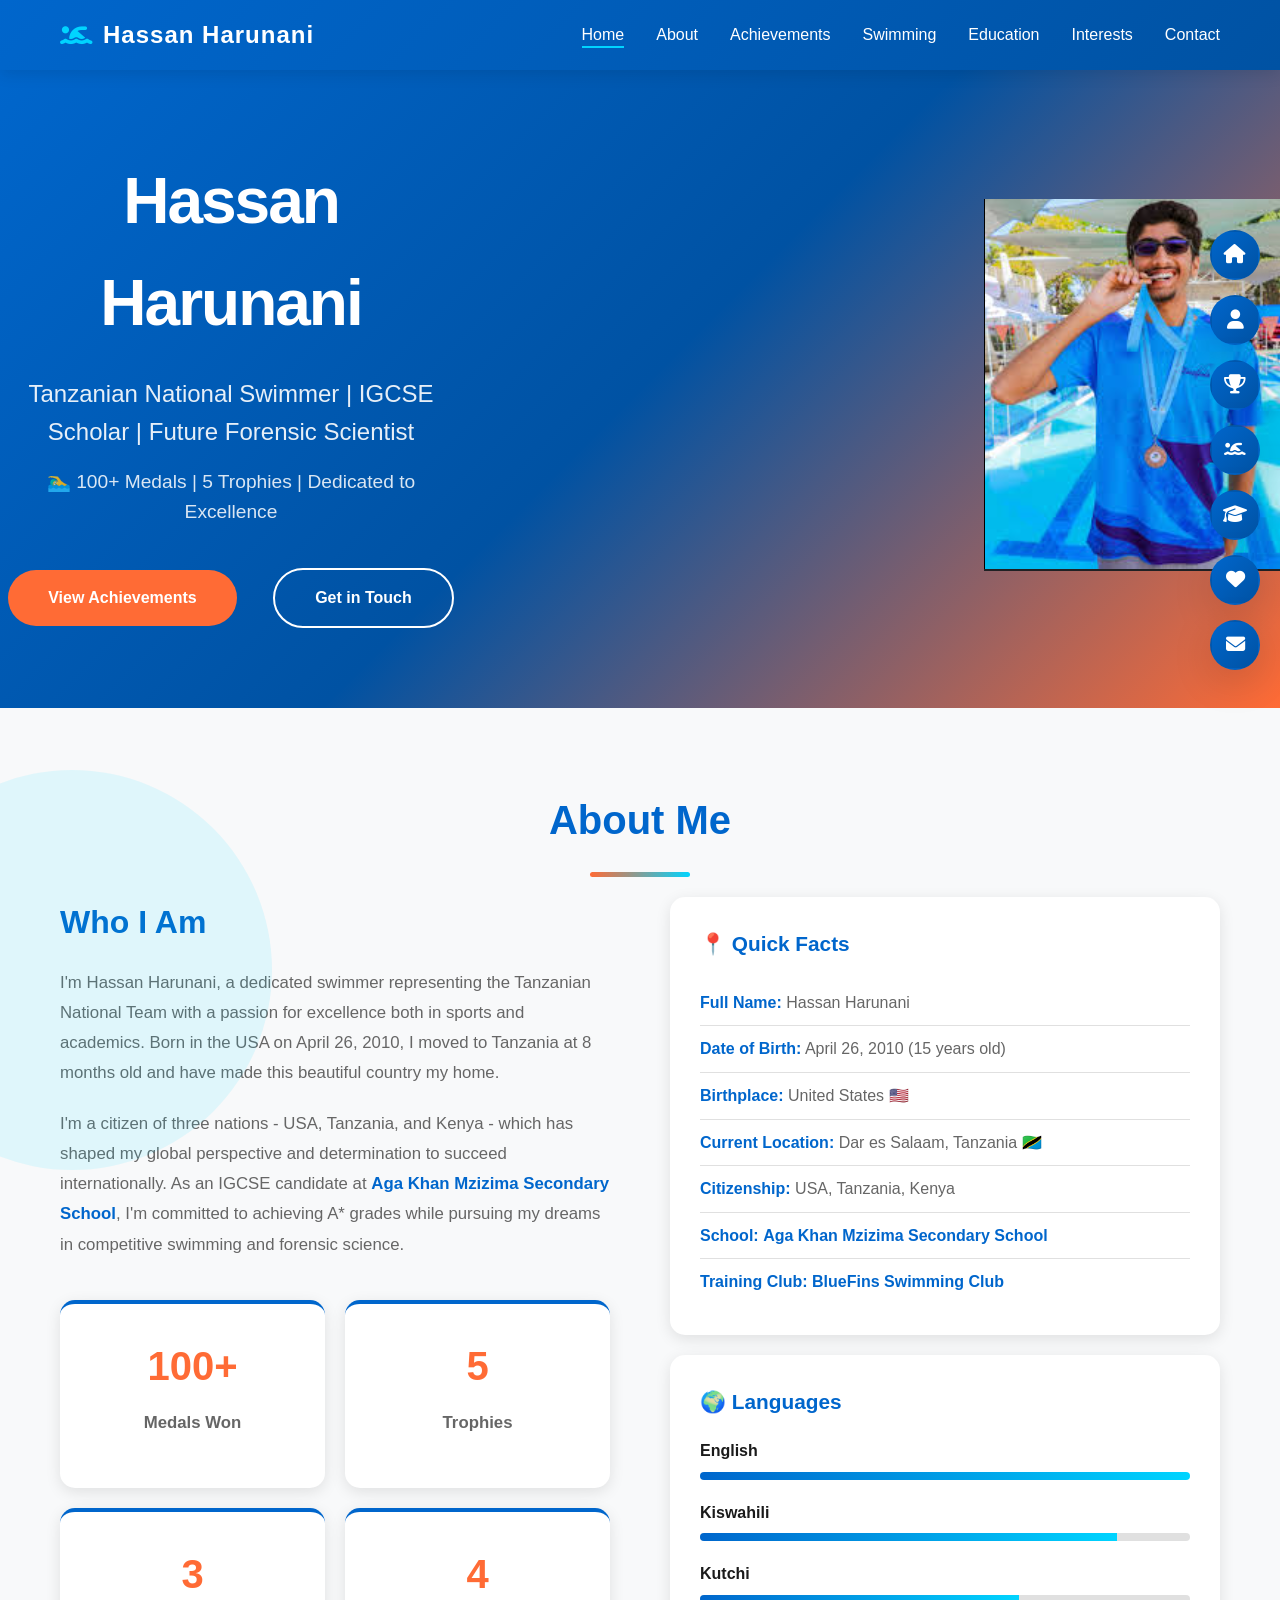
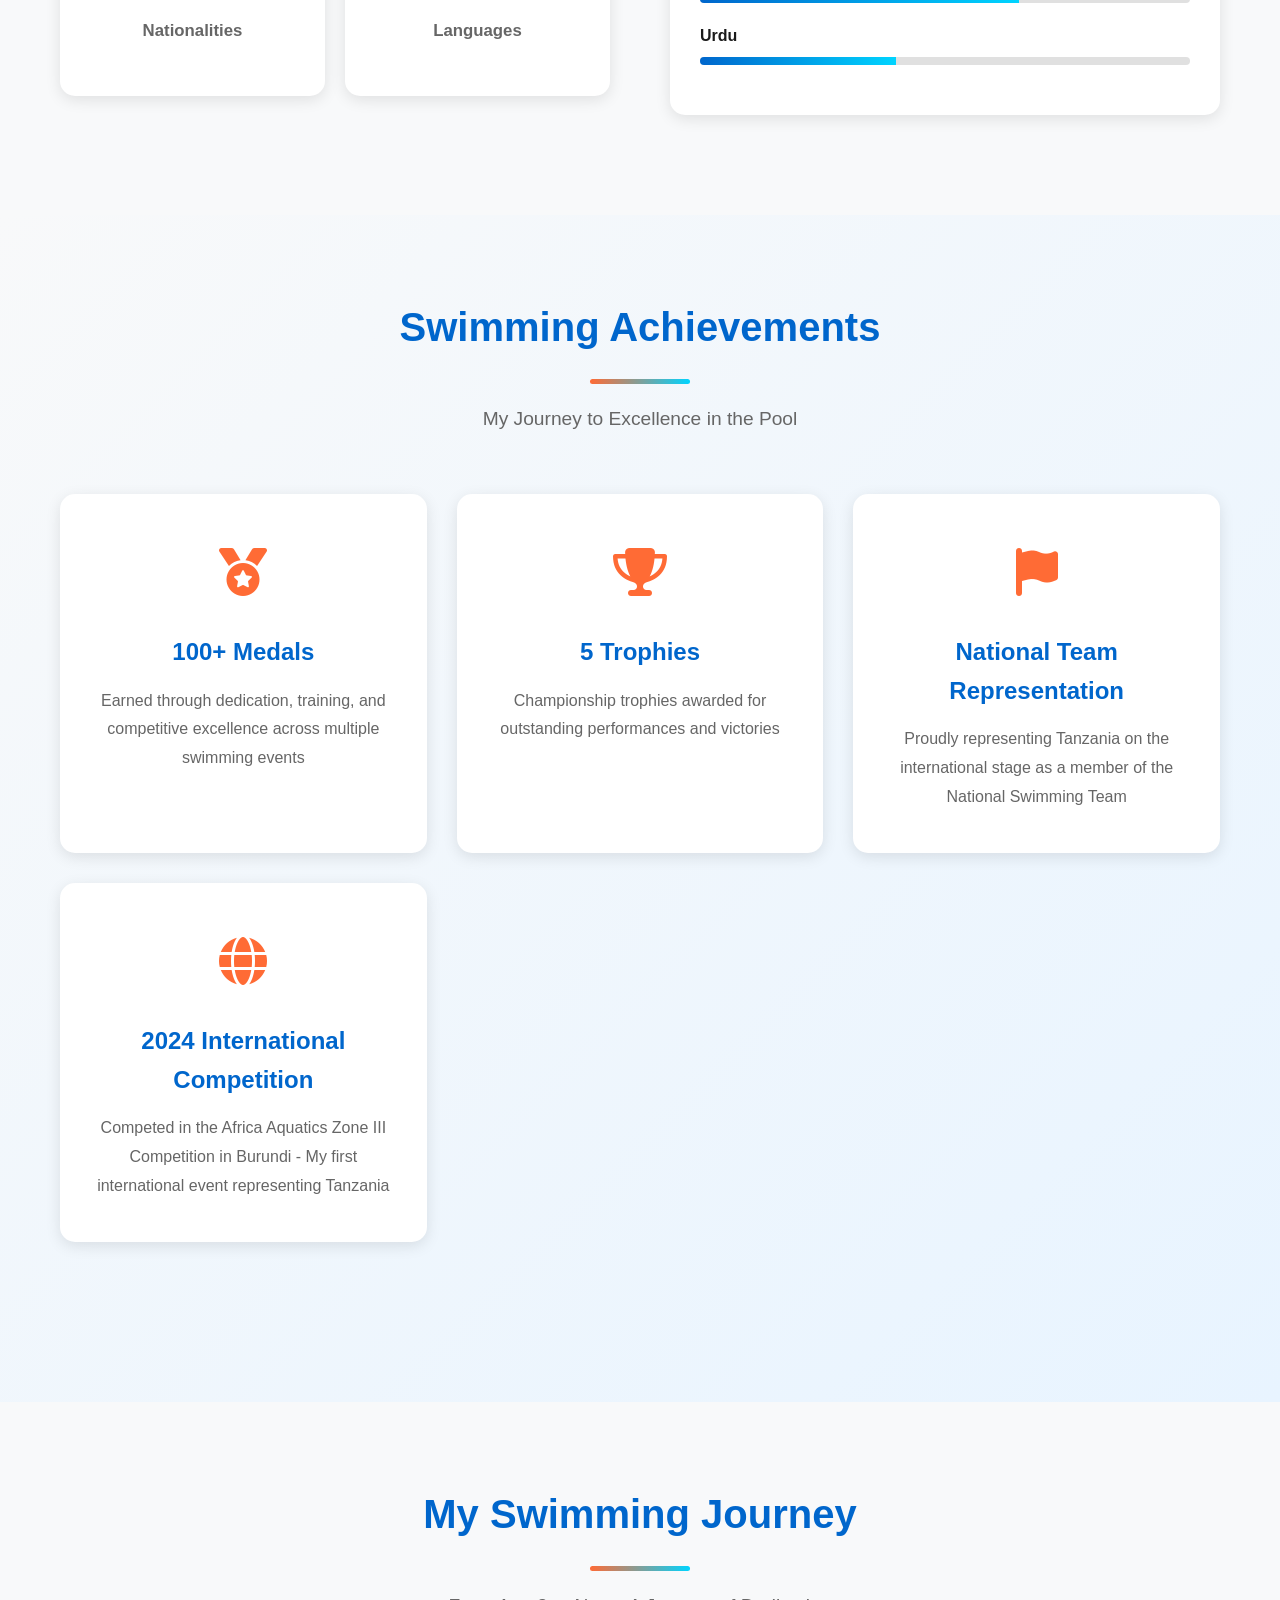
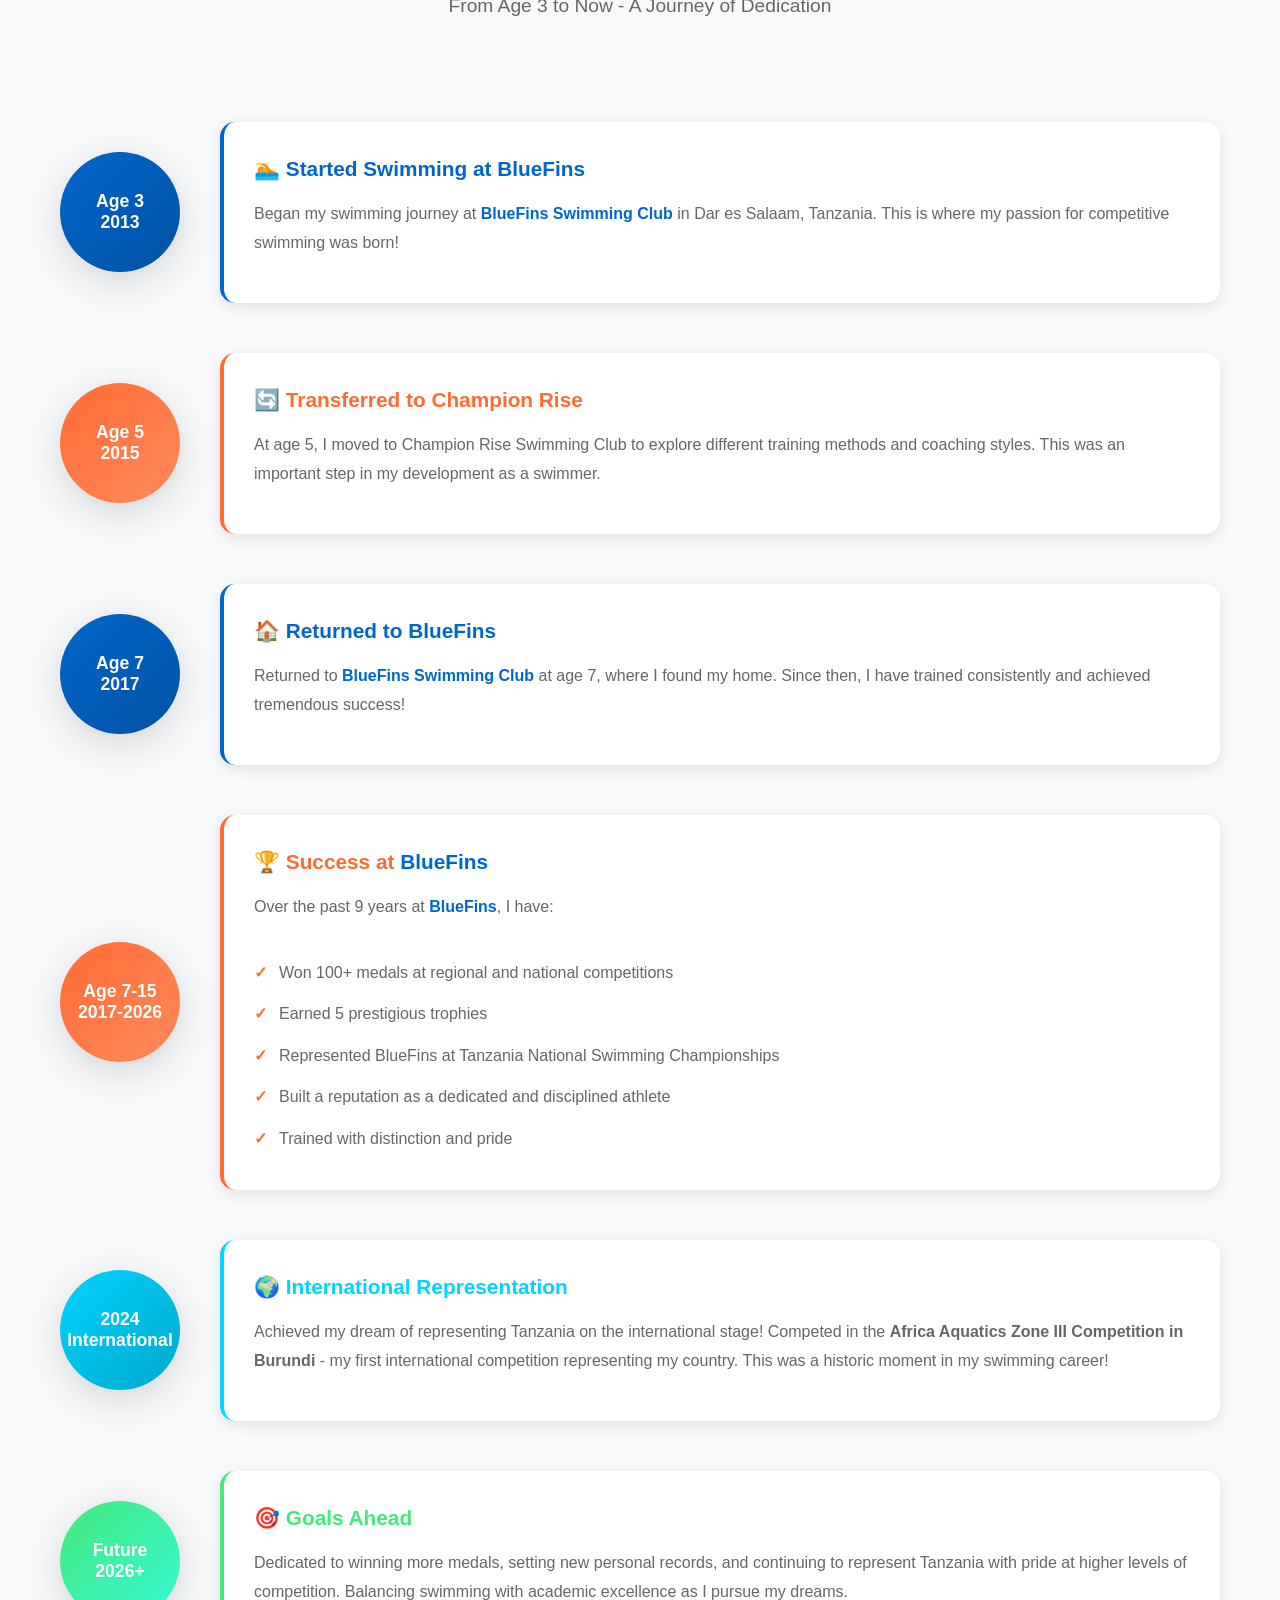
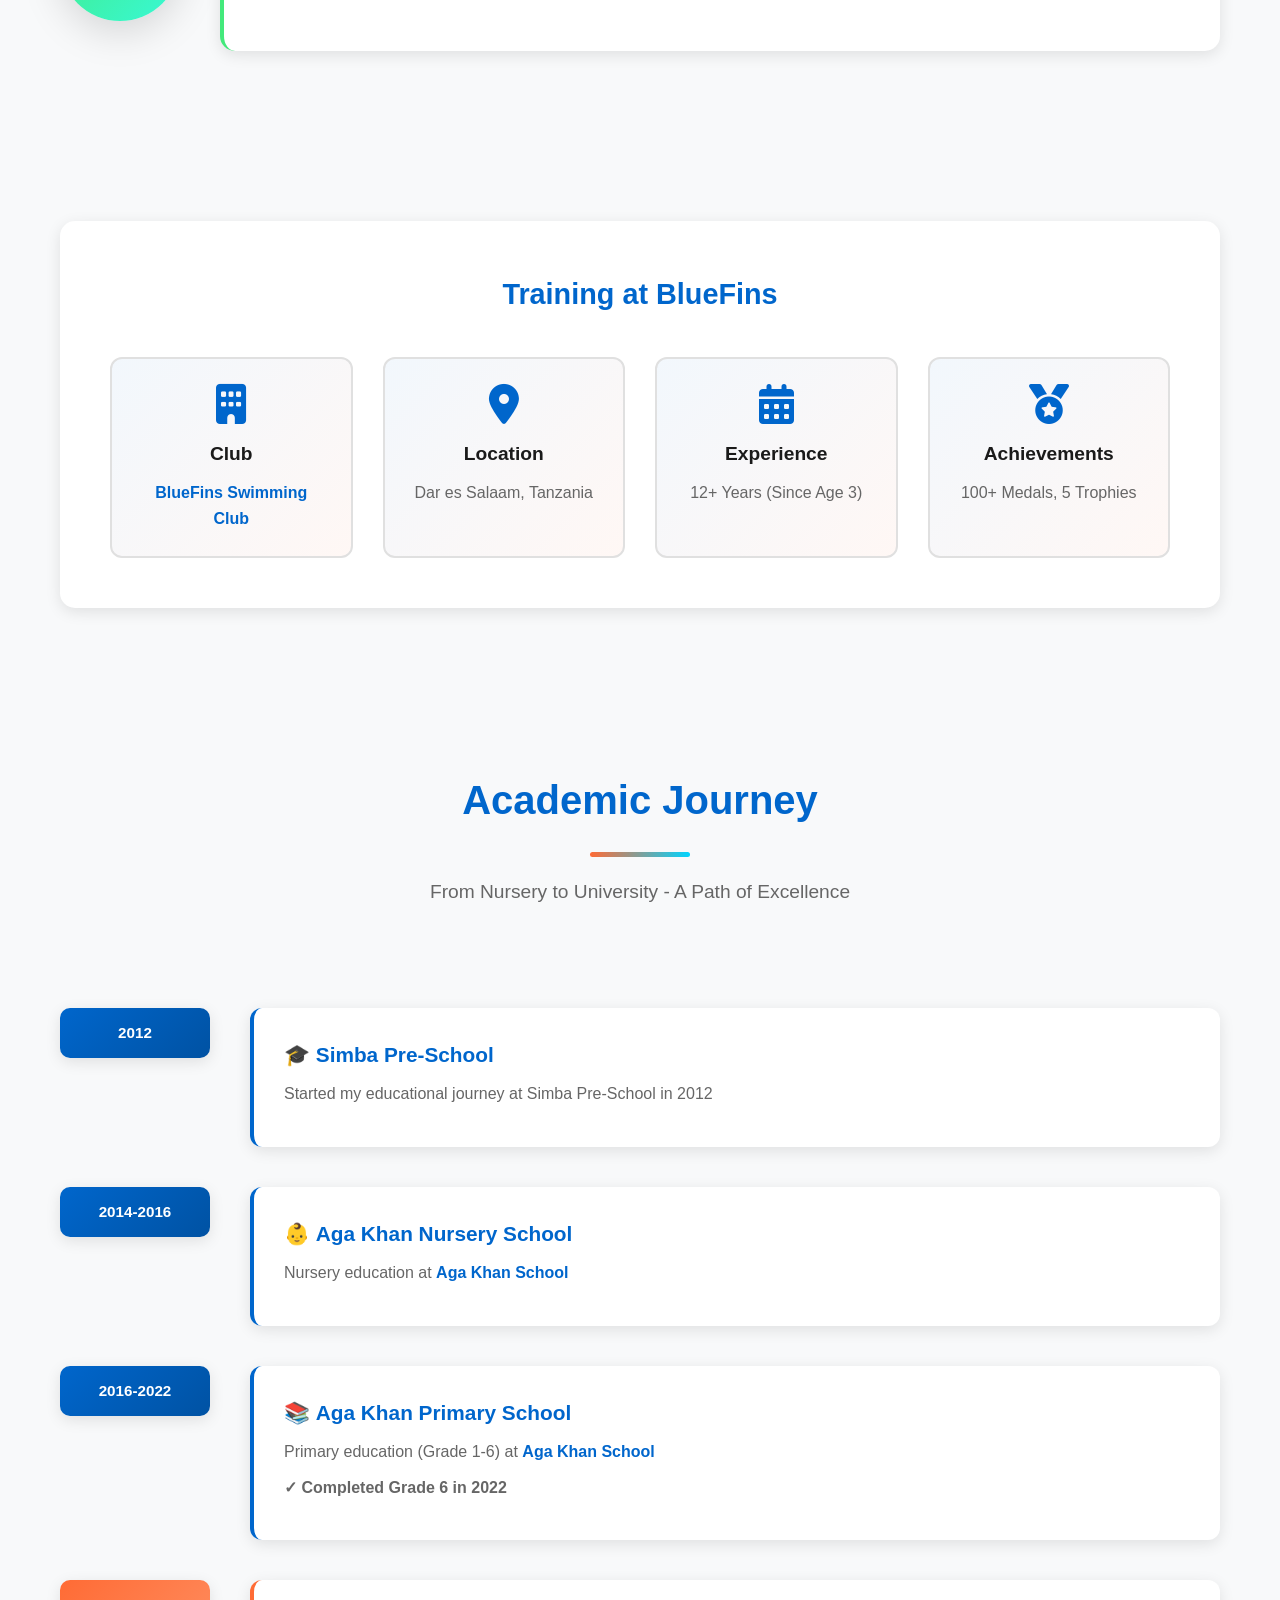
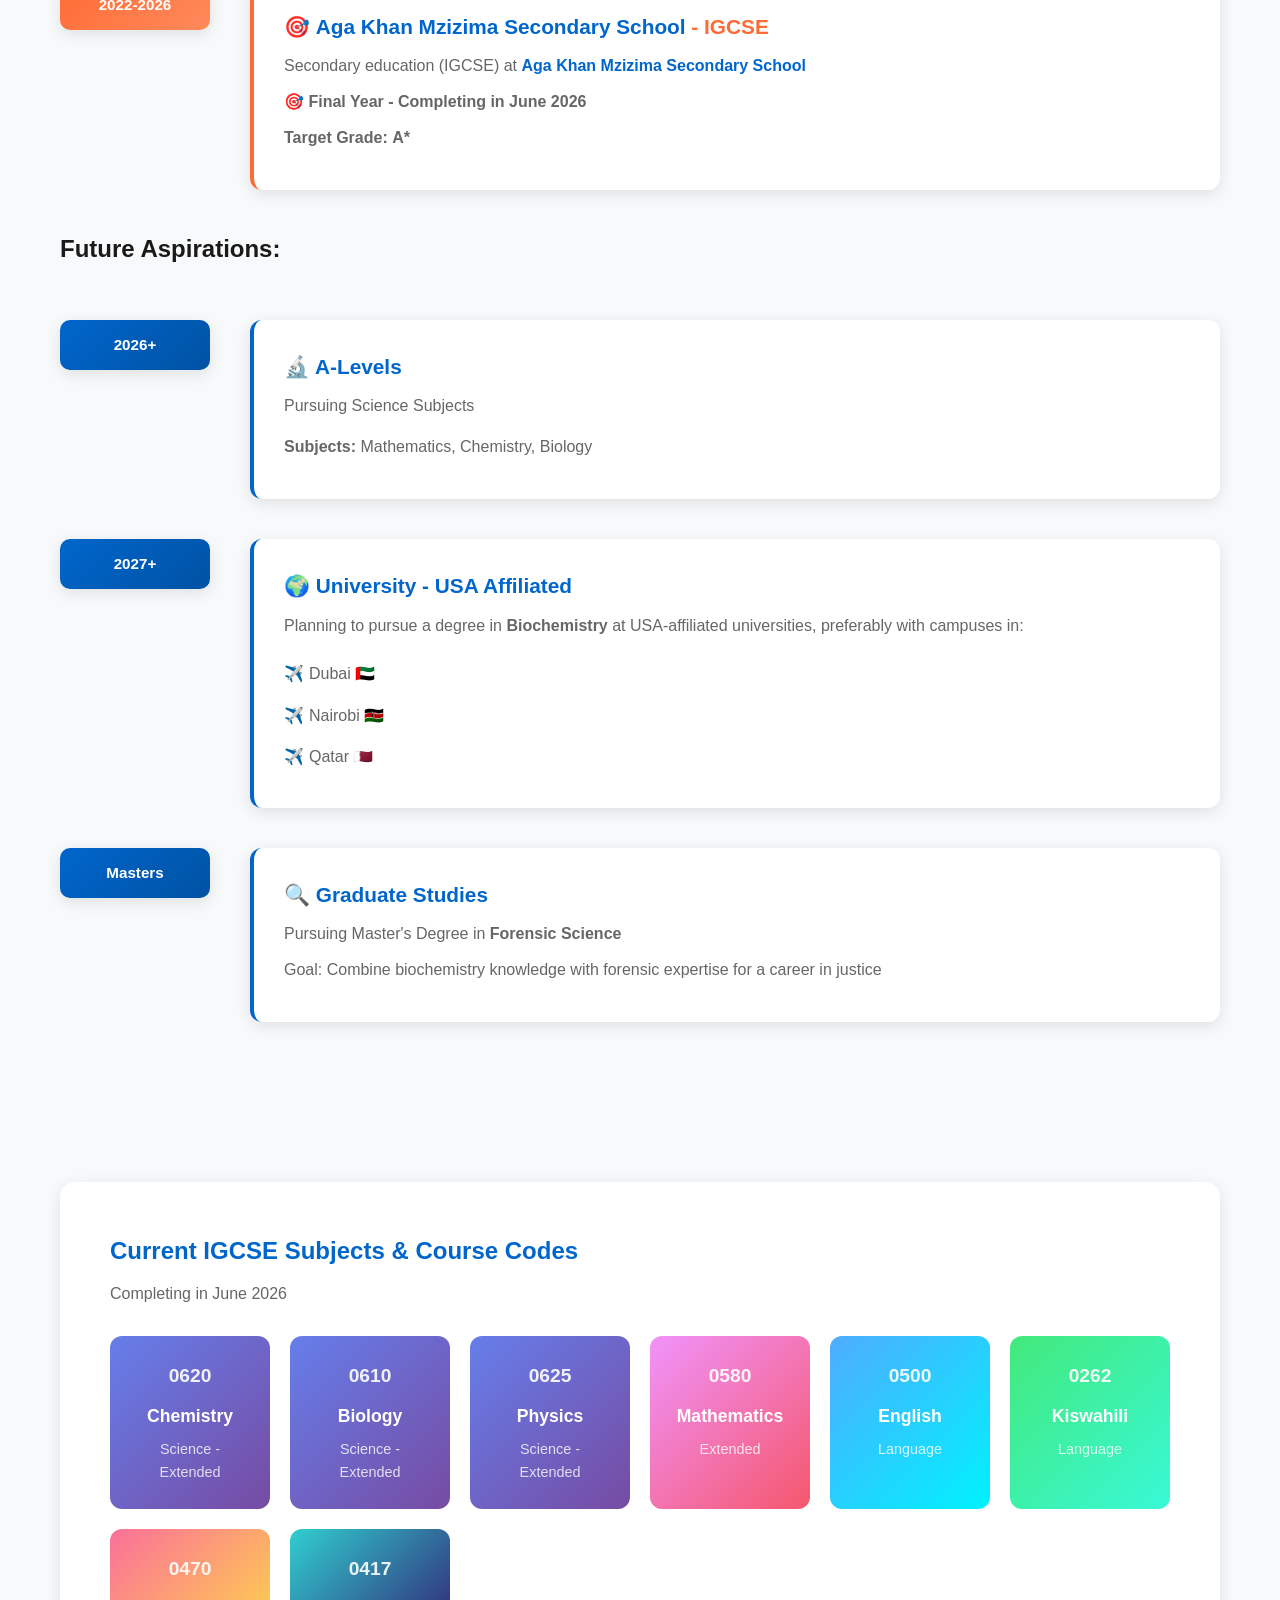
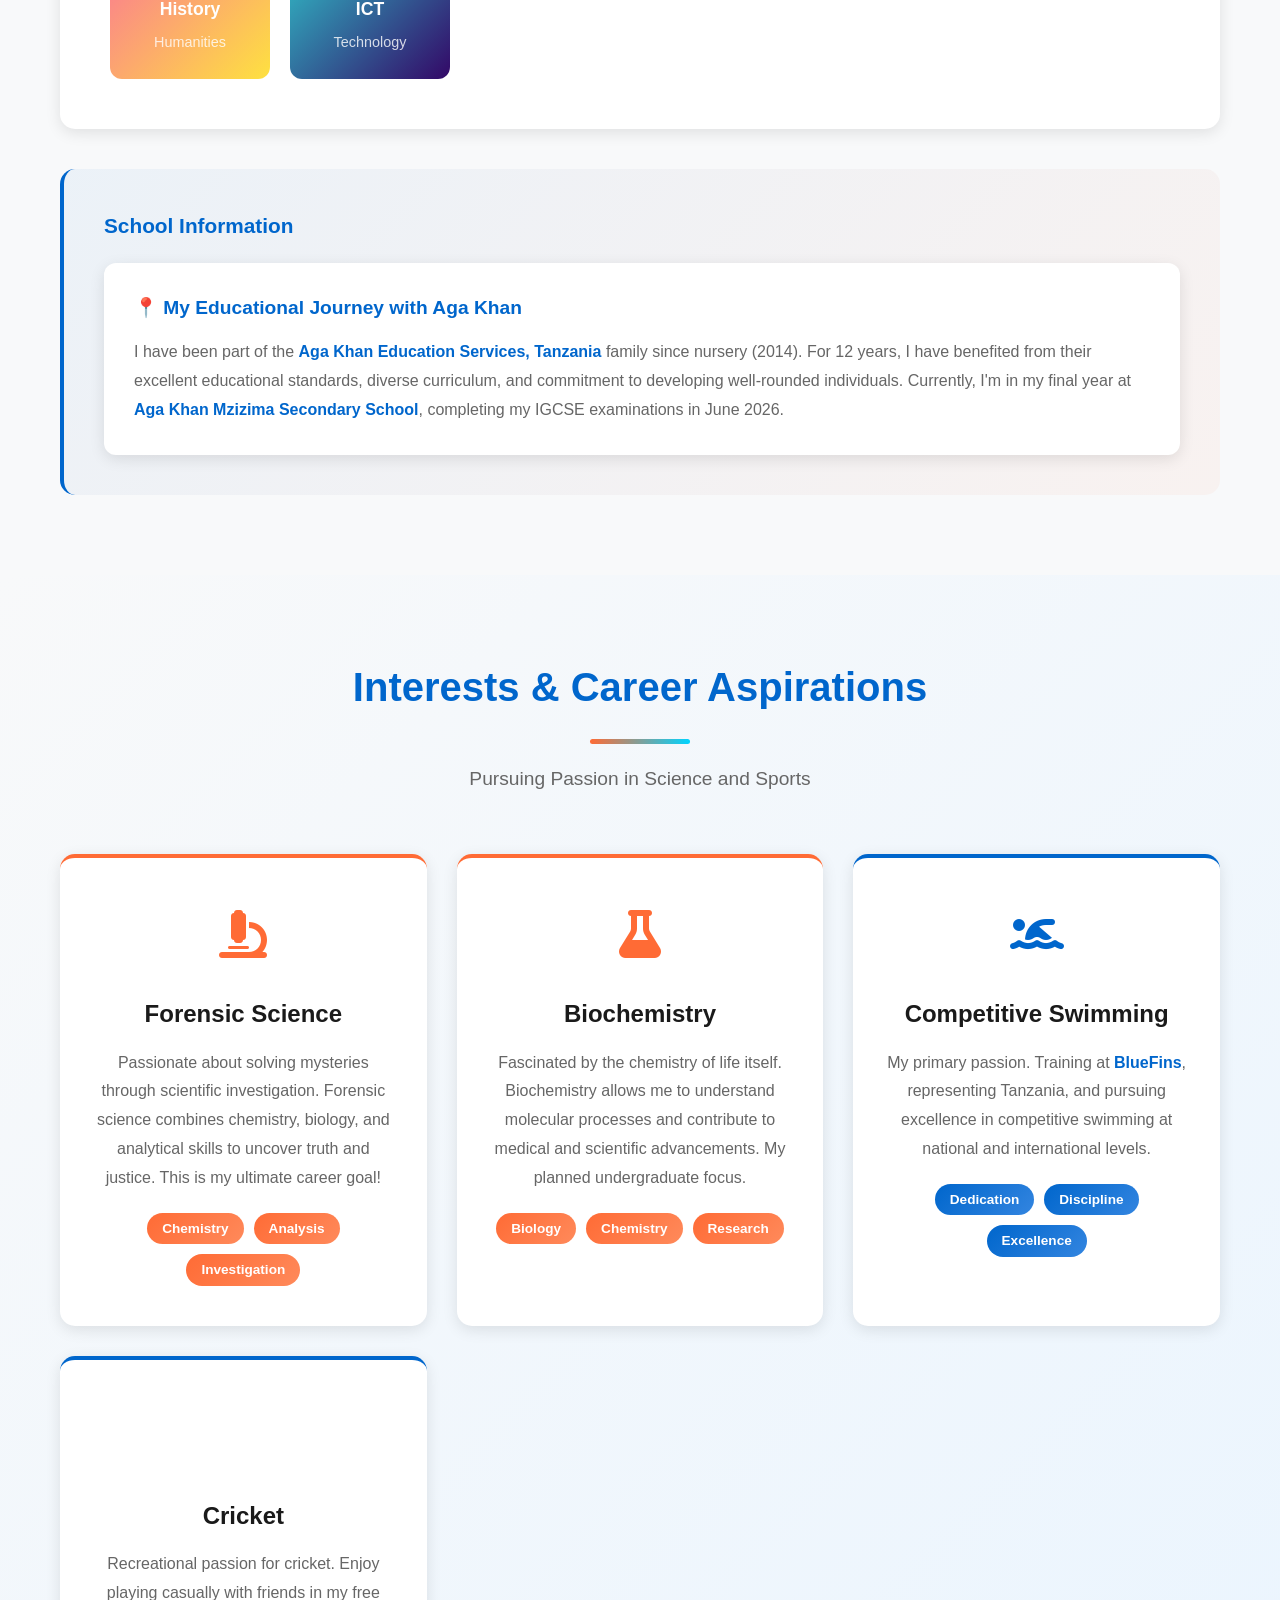
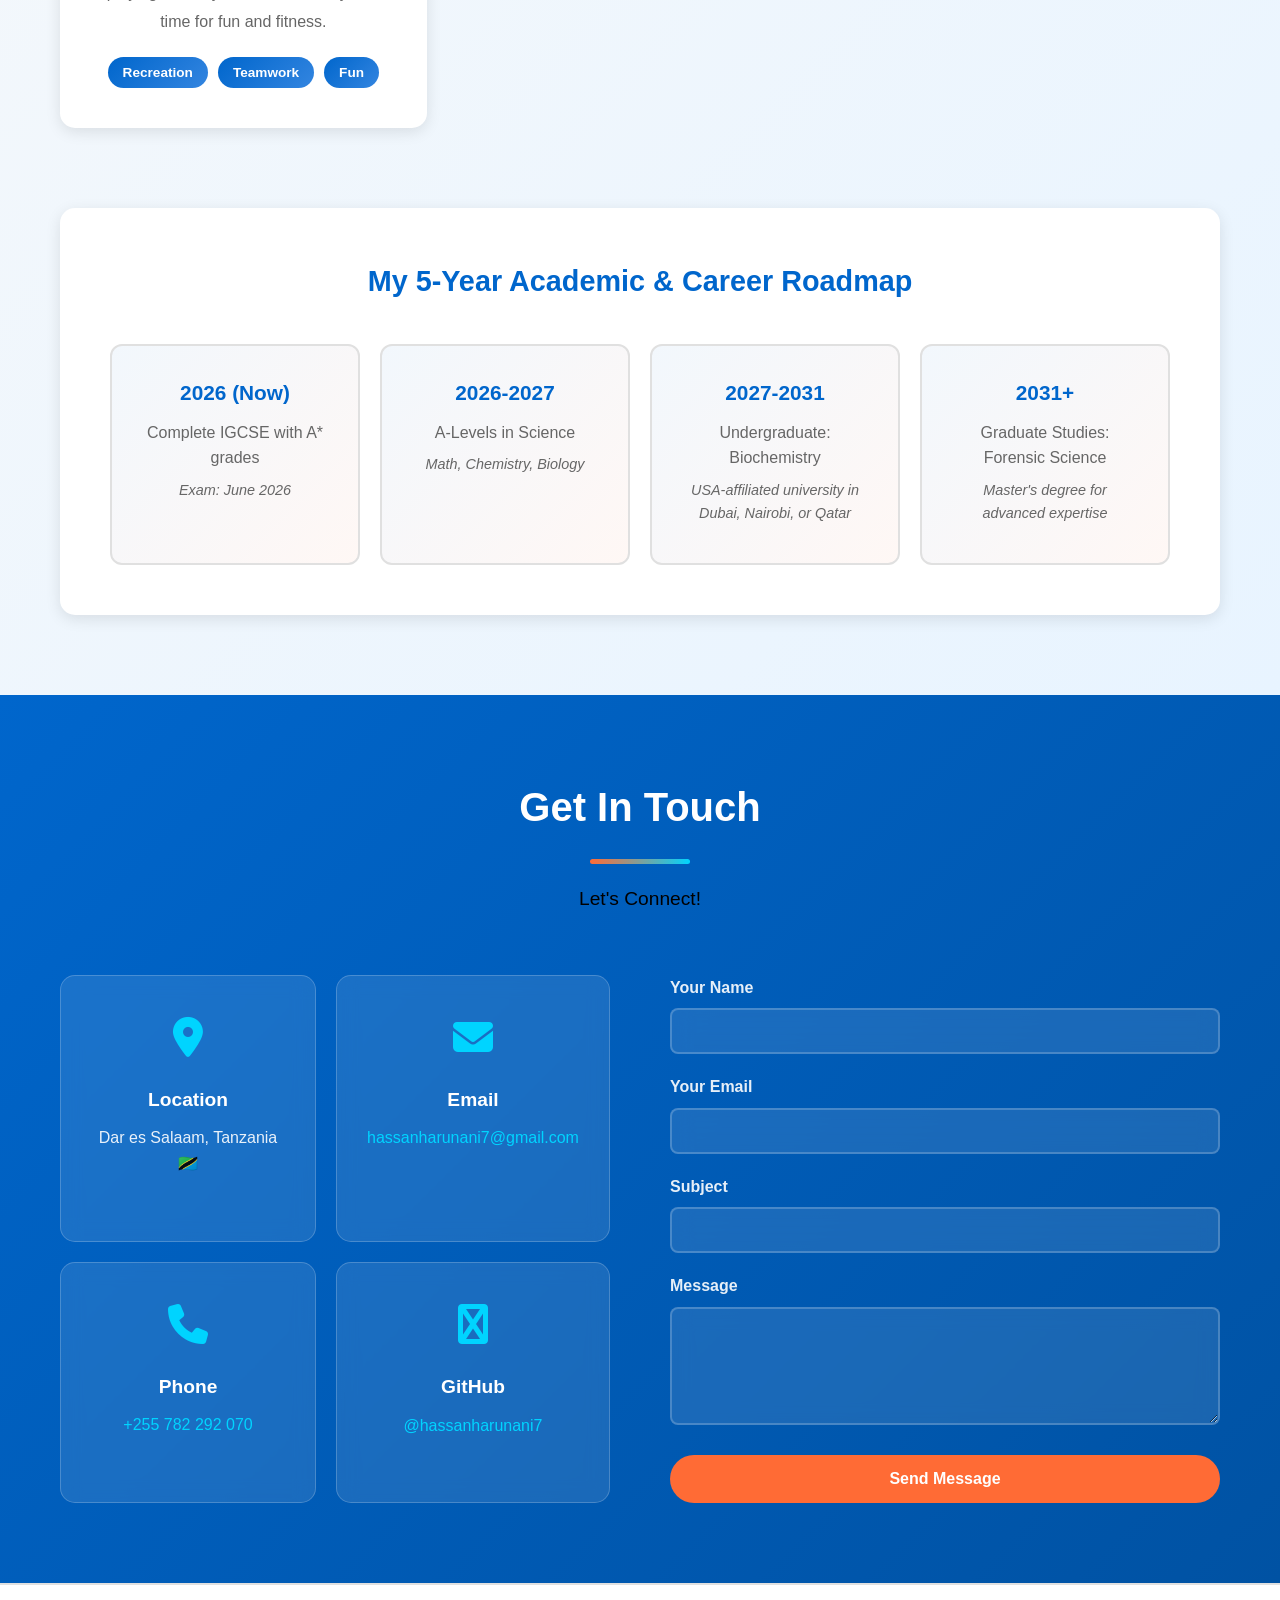
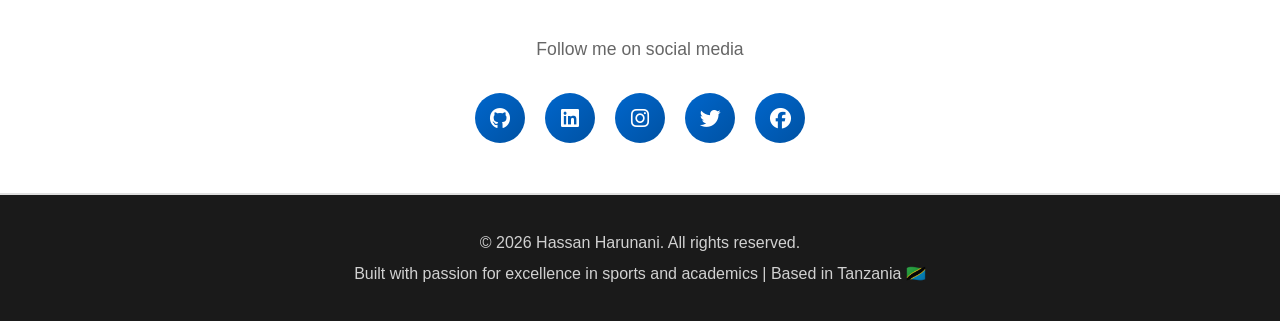
==== index.html @ 13a6db91 "Add files via upload" ====
<!DOCTYPE html>
<html lang="en">
<head>
    <meta charset="UTF-8">
    <meta name="viewport" content="width=device-width, initial-scale=1.0">
    <title>Hassan Harunani - Portfolio | Swimmer & Future Forensic Scientist</title>
    <link rel="stylesheet" href="styles.css">
    <link rel="stylesheet" href="https://cdnjs.cloudflare.com/ajax/libs/font-awesome/6.4.0/css/all.min.css">
</head>
<body>
    <!-- Sticky Navigation Buttons (Top Right) -->
    <div class="sticky-nav">
        <a href="#home" class="sticky-btn" title="Home"><i class="fas fa-home"></i></a>
        <a href="#about" class="sticky-btn" title="About"><i class="fas fa-user"></i></a>
        <a href="#achievements" class="sticky-btn" title="Achievements"><i class="fas fa-trophy"></i></a>
		<a href="#swimming" class="sticky-btn" title="Swimming Journey"><i class="fas fa-swimmer"></i></a>
        <a href="#education" class="sticky-btn" title="Education"><i class="fas fa-graduation-cap"></i></a>
        <a href="#interests" class="sticky-btn" title="Interests"><i class="fas fa-heart"></i></a>
        <a href="#contact" class="sticky-btn" title="Contact"><i class="fas fa-envelope"></i></a>
    </div>

    <!-- Navigation Bar -->
    <nav class="navbar">
        <div class="container">
            <div class="logo">
                <i class="fas fa-swimmer"></i> Hassan Harunani
            </div>
            <ul class="nav-links">
                <li><a href="#home" class="nav-link active">Home</a></li>
                <li><a href="#about" class="nav-link">About</a></li>
                <li><a href="#achievements" class="nav-link">Achievements</a></li>
				<li><a href="#swimming" class="nav-link">Swimming</a></li>
                <li><a href="#education" class="nav-link">Education</a></li>
                <li><a href="#interests" class="nav-link">Interests</a></li>
                <li><a href="#contact" class="nav-link">Contact</a></li>
            </ul>
            <div class="hamburger">
                <span></span>
                <span></span>
                <span></span>
            </div>
        </div>
    </nav>

    <!-- Hero Section -->
    <section id="home" class="hero">
        <div class="hero-content">
            <div class="hero-text">
                <h1 class="fade-in" style="text-align:center">Hassan Harunani</h1>
                <p class="subtitle fade-in" style="text-align:center">Tanzanian National Swimmer | IGCSE Scholar | Future Forensic Scientist</p>
                <p class="description fade-in" style="text-align:center">
                    🏊‍♂️ 100+ Medals | 5 Trophies | Dedicated to Excellence
                </p>
                <div class="hero-buttons fade-in">
                    <a href="#achievements" class="btn btn-primary" style="margin:auto">View Achievements</a>
                    <a href="#contact" class="btn btn-secondary" style="margin:auto">Get in Touch</a>
                </div>
            </div>
            
                    </div>
                   <center> <img src="Screenshot 2025-09-28 175047.png" alt="Hassan Harunani" class="flex-container"></img> </center>
                </div>
            </div>
        </div>
    </section>

    <!-- About Section -->
    <section id="about" class="about">
        <div class="container">
            <h2 class="section-title">About Me</h2>
            <div class="about-content">
                <div class="about-text">
                    <h3>Who I Am</h3>
                    <p>
                        I'm Hassan Harunani, a dedicated swimmer representing the Tanzanian National Team with a passion for excellence both in sports and academics. Born in the USA on April 26, 2010, I moved to Tanzania at 8 months old and have made this beautiful country my home.
                    </p>
                    <p>
                        I'm a citizen of three nations - USA, Tanzania, and Kenya - which has shaped my global perspective and determination to succeed internationally. As an IGCSE candidate at <a href="https://www.agakhanschools.org/tanzania/akmssd/index" target="_blank" class="text-link">Aga Khan Mzizima Secondary School</a>, I'm committed to achieving A* grades while pursuing my dreams in competitive swimming and forensic science.
                    </p>
                    <div class="stats-grid">
                        <div class="stat-card">
                            <h4>100+</h4>
                            <p>Medals Won</p>
                        </div>
                        <div class="stat-card">
                            <h4>5</h4>
                            <p>Trophies</p>
                        </div>
                        <div class="stat-card">
                            <h4>3</h4>
                            <p>Nationalities</p>
                        </div>
                        <div class="stat-card">
                            <h4>4</h4>
                            <p>Languages</p>
                        </div>
                    </div>
                </div>
                <div class="about-info">
                    <div class="info-card">
                        <h3>📍 Quick Facts</h3>
                        <ul>
                            <li><strong>Full Name:</strong> Hassan Harunani</li>
                            <li><strong>Date of Birth:</strong> April 26, 2010 (15 years old)</li>
                            <li><strong>Birthplace:</strong> United States 🇺🇸</li>
                            <li><strong>Current Location:</strong> Dar es Salaam, Tanzania 🇹🇿</li>
                            <li><strong>Citizenship:</strong> USA, Tanzania, Kenya</li>
                            <li><strong>School:</strong> <a href="https://www.agakhanschools.org/tanzania/akmssd/index" target="_blank" class="text-link">Aga Khan Mzizima Secondary School</a></li>
                            <li><strong>Training Club:</strong> <a href="https://bluefinstz.com" target="_blank" class="text-link">BlueFins Swimming Club</a></li>
                        </ul>
                    </div>
                    <div class="info-card">
                        <h3>🌍 Languages</h3>
                        <div class="language-item">
                            <span>English</span>
                            <div class="progress-bar">
                                <div class="progress" style="width: 100%"></div>
                            </div>
                        </div>
                        <div class="language-item">
                            <span>Kiswahili</span>
                            <div class="progress-bar">
                                <div class="progress" style="width: 85%"></div>
                            </div>
                        </div>
                        <div class="language-item">
                            <span>Kutchi</span>
                            <div class="progress-bar">
                                <div class="progress" style="width: 65%"></div>
                            </div>
                        </div>
                        <div class="language-item">
                            <span>Urdu</span>
                            <div class="progress-bar">
                                <div class="progress" style="width: 40%"></div>
                            </div>
                        </div>
                    </div>
                </div>
            </div>
        </div>
    </section>

    <!-- Achievements Section -->
    <section id="achievements" class="achievements">
        <div class="container">
            <h2 class="section-title">Swimming Achievements</h2>
            <p class="section-subtitle">My Journey to Excellence in the Pool</p>
            
            <div class="achievements-grid">
                <div class="achievement-card">
                    <div class="achievement-icon">
                        <i class="fas fa-medal"></i>
                    </div>
                    <h3>100+ Medals</h3>
                    <p>Earned through dedication, training, and competitive excellence across multiple swimming events</p>
                </div>

                <div class="achievement-card">
                    <div class="achievement-icon">
                        <i class="fas fa-trophy"></i>
                    </div>
                    <h3>5 Trophies</h3>
                    <p>Championship trophies awarded for outstanding performances and victories</p>
                </div>

                <div class="achievement-card">
                    <div class="achievement-icon">
                        <i class="fas fa-flag"></i>
                    </div>
                    <h3>National Team Representation</h3>
                    <p>Proudly representing Tanzania on the international stage as a member of the National Swimming Team</p>
                </div>

                <div class="achievement-card">
                    <div class="achievement-icon">
                        <i class="fas fa-globe"></i>
                    </div>
                    <h3>2024 International Competition</h3>
                    <p>Competed in the Africa Aquatics Zone III Competition in Burundi - My first international event representing Tanzania</p>
                </div>
            </div>
        </div>
    </section>

    <!-- Swimming Journey Section -->
    <section id="swimming" class="swimming-journey">
        <div class="container">
            <h2 class="section-title">My Swimming Journey</h2>
            <p class="section-subtitle">From Age 3 to Now - A Journey of Dedication</p>

            <div class="swimming-timeline">
                <div class="swim-timeline-item">
                    <div class="swim-marker">
                        <div class="swim-year">Age 3<br>2013</div>
                    </div>
                    <div class="swim-content">
                        <h4>🏊 Started Swimming at <a href="https://bluefinstz.com" target="_blank" class="text-link">BlueFins</a></h4>
                        <p>
                            Began my swimming journey at <a href="https://bluefinstz.com" target="_blank" class="text-link">BlueFins Swimming Club</a> in Dar es Salaam, Tanzania. 
                            This is where my passion for competitive swimming was born!
                        </p>
                    </div>
                </div>

                <div class="swim-timeline-item">
                    <div class="swim-marker">
                        <div class="swim-year">Age 5<br>2015</div>
                    </div>
                    <div class="swim-content">
                        <h4>🔄 Transferred to Champion Rise</h4>
                        <p>
                            At age 5, I moved to Champion Rise Swimming Club to explore different training methods 
                            and coaching styles. This was an important step in my development as a swimmer.
                        </p>
                    </div>
                </div>

                <div class="swim-timeline-item">
                    <div class="swim-marker">
                        <div class="swim-year">Age 7<br>2017</div>
                    </div>
                    <div class="swim-content">
                        <h4>🏠 Returned to <a href="https://bluefinstz.com" target="_blank" class="text-link">BlueFins</a></h4>
                        <p>
                            Returned to <a href="https://bluefinstz.com" target="_blank" class="text-link">BlueFins Swimming Club</a> at age 7, where I found my home. 
                            Since then, I have trained consistently and achieved tremendous success!
                        </p>
                    </div>
                </div>

                <div class="swim-timeline-item">
                    <div class="swim-marker">
                        <div class="swim-year">Age 7-15<br>2017-2026</div>
                    </div>
                    <div class="swim-content">
                        <h4>🏆 Success at <a href="https://bluefinstz.com" target="_blank" class="text-link">BlueFins</a></h4>
                        <p>
                            Over the past 9 years at <a href="https://bluefinstz.com" target="_blank" class="text-link">BlueFins</a>, I have:
                        </p>
                        <ul class="achievement-list">
                            <li>Won 100+ medals at regional and national competitions</li>
                            <li>Earned 5 prestigious trophies</li>
                            <li>Represented BlueFins at Tanzania National Swimming Championships</li>
                            <li>Built a reputation as a dedicated and disciplined athlete</li>
                            <li>Trained with distinction and pride</li>
                        </ul>
                    </div>
                </div>

                <div class="swim-timeline-item">
                    <div class="swim-marker">
                        <div class="swim-year">2024<br>International</div>
                    </div>
                    <div class="swim-content">
                        <h4>🌍 International Representation</h4>
                        <p>
                            Achieved my dream of representing Tanzania on the international stage! Competed in the 
                            <strong>Africa Aquatics Zone III Competition in Burundi</strong> - my first international 
                            competition representing my country. This was a historic moment in my swimming career!
                        </p>
                    </div>
                </div>

                <div class="swim-timeline-item">
                    <div class="swim-marker">
                        <div class="swim-year">Future<br>2026+</div>
                    </div>
                    <div class="swim-content">
                        <h4>🎯 Goals Ahead</h4>
                        <p>
                            Dedicated to winning more medals, setting new personal records, and continuing to 
                            represent Tanzania with pride at higher levels of competition. Balancing swimming with 
                            academic excellence as I pursue my dreams.
                        </p>
                    </div>
                </div>
            </div>

            <div class="swimming-stats">
                <h3>Training at BlueFins</h3>
                <div class="training-info">
                    <div class="training-card">
                        <i class="fas fa-building"></i>
                        <h4>Club</h4>
                        <p><a href="https://bluefinstz.com" target="_blank" class="text-link">BlueFins Swimming Club</a></p>
                    </div>
                    <div class="training-card">
                        <i class="fas fa-map-marker-alt"></i>
                        <h4>Location</h4>
                        <p>Dar es Salaam, Tanzania</p>
                    </div>
                    <div class="training-card">
                        <i class="fas fa-calendar-alt"></i>
                        <h4>Experience</h4>
                        <p>12+ Years (Since Age 3)</p>
                    </div>
                    <div class="training-card">
                        <i class="fas fa-medal"></i>
                        <h4>Achievements</h4>
                        <p>100+ Medals, 5 Trophies</p>
                    </div>
                </div>
            </div>
        </div>
    </section>

    <!-- Education Section -->
    <section id="education" class="education">
        <div class="container">
            <h2 class="section-title">Academic Journey</h2>
            <p class="section-subtitle">From Nursery to University - A Path of Excellence</p>

            <div class="education-timeline">
                <div class="edu-timeline-item">
                    <div class="edu-marker">2012</div>
                    <div class="edu-timeline-content">
                        <h4>🎓 Simba Pre-School</h4>
                        <p>Started my educational journey at Simba Pre-School in 2012</p>
                    </div>
                </div>

                <div class="edu-timeline-item">
                    <div class="edu-marker">2014-2016</div>
                    <div class="edu-timeline-content">
                        <h4>👶 <a href="https://www.agakhanschools.org/Tanzania/AKNPSD/Index" target="_blank" class="text-link">Aga Khan Nursery School</a></h4>
                        <p>Nursery education at <a href="https://www.agakhanschools.org/Tanzania/AKNPSD/Index" target="_blank" class="text-link">Aga Khan School</a></p>
                    </div>
                </div>

                <div class="edu-timeline-item">
                    <div class="edu-marker">2016-2022</div>
                    <div class="edu-timeline-content">
                        <h4>📚 <a href="https://www.agakhanschools.org/Tanzania/AKNPSD/Index" target="_blank" class="text-link">Aga Khan Primary School</a></h4>
                        <p>Primary education (Grade 1-6) at <a href="https://www.agakhanschools.org/Tanzania/AKNPSD/Index" target="_blank" class="text-link">Aga Khan School</a></p>
                        <p class="milestone">✓ Completed Grade 6 in 2022</p>
                    </div>
                </div>

                <div class="edu-timeline-item">
                    <div class="edu-marker">2022-2026</div>
                    <div class="edu-timeline-content">
                        <h4>🎯 <a href="https://www.agakhanschools.org/tanzania/akmssd/index" target="_blank" class="text-link">Aga Khan Mzizima Secondary School</a> - IGCSE</h4>
                        <p>Secondary education (IGCSE) at <a href="https://www.agakhanschools.org/tanzania/akmssd/index" target="_blank" class="text-link">Aga Khan Mzizima Secondary School</a></p>
                        <p class="milestone">🎯 Final Year - Completing in June 2026</p>
                        <p class="target">Target Grade: <strong>A*</strong></p>
                    </div>
                </div>
<h2>Future Aspirations:</h2><br></br>
                <div class="edu-timeline-item">
                    <div class="edu-marker">2026+</div>
                    <div class="edu-timeline-content">
                        <h4>🔬 A-Levels</h4>
                        <p>Pursuing Science Subjects</p>
                        <p class="subjects"><strong>Subjects:</strong> Mathematics, Chemistry, Biology</p>
                    </div>
                </div>

                <div class="edu-timeline-item">
                    <div class="edu-marker">2027+</div>
                    <div class="edu-timeline-content">
                        <h4>🌍 University - USA Affiliated</h4>
                        <p>
                            Planning to pursue a degree in <strong>Biochemistry</strong> at USA-affiliated universities, 
                            preferably with campuses in:
                        </p>
                        <ul class="university-list">
                            <li>Dubai 🇦🇪</li>
                            <li>Nairobi 🇰🇪</li>
                            <li>Qatar 🇶🇦</li>
                        </ul>
                    </div>
                </div>

                <div class="edu-timeline-item">
                    <div class="edu-marker">Masters</div>
                    <div class="edu-timeline-content">
                        <h4>🔍 Graduate Studies</h4>
                        <p>Pursuing Master's Degree in <strong>Forensic Science</strong></p>
                        <p class="goal">Goal: Combine biochemistry knowledge with forensic expertise for a career in justice</p>
                    </div>
                </div>
            </div>

            <div class="subjects-section">
                <h3>Current IGCSE Subjects & Course Codes</h3>
                <p class="subjects-subtitle">Completing in June 2026</p>
                <div class="subjects-grid">
                    <div class="subject-card science">
                        <div class="subject-code">0620</div>
                        <h4>Chemistry</h4>
                        <p class="level">Science - Extended</p>
                    </div>
                    <div class="subject-card science">
                        <div class="subject-code">0610</div>
                        <h4>Biology</h4>
                        <p class="level">Science - Extended</p>
                    </div>
                    <div class="subject-card science">
                        <div class="subject-code">0625</div>
                        <h4>Physics</h4>
                        <p class="level">Science - Extended</p>
                    </div>
                    <div class="subject-card math">
                        <div class="subject-code">0580</div>
                        <h4>Mathematics</h4>
                        <p class="level">Extended</p>
                    </div>
                    <div class="subject-card english">
                        <div class="subject-code">0500</div>
                        <h4>English</h4>
                        <p class="level">Language</p>
                    </div>
                    <div class="subject-card language">
                        <div class="subject-code">0262</div>
                        <h4>Kiswahili</h4>
                        <p class="level">Language</p>
                    </div>
                    <div class="subject-card humanities">
                        <div class="subject-code">0470</div>
                        <h4>History</h4>
                        <p class="level">Humanities</p>
                    </div>
                    <div class="subject-card tech">
                        <div class="subject-code">0417</div>
                        <h4>ICT</h4>
                        <p class="level">Technology</p>
                    </div>
                </div>
            </div>

            <div class="education-info">
                <h3>School Information</h3>
                <div class="school-card">
                    <h4>📍 My Educational Journey with Aga Khan</h4>
                    <p>
                        I have been part of the <a href="https://www.agakhanschools.org/Tanzania/AKNPSD/Index" target="_blank" class="text-link">Aga Khan Education Services, Tanzania</a> 
                        family since nursery (2014). For 12 years, I have benefited from their excellent educational 
                        standards, diverse curriculum, and commitment to developing well-rounded individuals. Currently, 
                        I'm in my final year at <a href="https://www.agakhanschools.org/tanzania/akmssd/index" target="_blank" class="text-link">Aga Khan Mzizima Secondary School</a>, 
                        completing my IGCSE examinations in June 2026.
                    </p>
                </div>
            </div>
        </div>
    </section>

    <!-- Interests & Career Section -->
    <section id="interests" class="interests">
        <div class="container">
            <h2 class="section-title">Interests & Career Aspirations</h2>
            <p class="section-subtitle">Pursuing Passion in Science and Sports</p>

            <div class="interests-grid">
                <div class="interest-card featured">
                    <div class="card-icon">
                        <i class="fas fa-microscope"></i>
                    </div>
                    <h3>Forensic Science</h3>
                    <p>
                        Passionate about solving mysteries through scientific investigation. Forensic science combines chemistry, biology, and analytical skills to uncover truth and justice. This is my ultimate career goal!
                    </p>
                    <div class="skills">
                        <span class="skill-tag">Chemistry</span>
                        <span class="skill-tag">Analysis</span>
                        <span class="skill-tag">Investigation</span>
                    </div>
                </div>

                <div class="interest-card featured">
                    <div class="card-icon">
                        <i class="fas fa-flask"></i>
                    </div>
                    <h3>Biochemistry</h3>
                    <p>
                        Fascinated by the chemistry of life itself. Biochemistry allows me to understand molecular processes and contribute to medical and scientific advancements. My planned undergraduate focus.
                    </p>
                    <div class="skills">
                        <span class="skill-tag">Biology</span>
                        <span class="skill-tag">Chemistry</span>
                        <span class="skill-tag">Research</span>
                    </div>
                </div>

                <div class="interest-card">
                    <div class="card-icon">
                        <i class="fas fa-swimmer"></i>
                    </div>
                    <h3>Competitive Swimming</h3>
                    <p>
                        My primary passion. Training at <a href="https://bluefinstz.com" target="_blank" class="text-link">BlueFins</a>, representing Tanzania, and pursuing excellence in competitive swimming at national and international levels.
                    </p>
                    <div class="skills">
                        <span class="skill-tag">Dedication</span>
                        <span class="skill-tag">Discipline</span>
                        <span class="skill-tag">Excellence</span>
                    </div>
                </div>

                <div class="interest-card">
                    <div class="card-icon">
                        <i class="fas fa-cricket"></i>
                    </div>
                    <h3>Cricket</h3>
                    <p>
                        Recreational passion for cricket. Enjoy playing casually with friends in my free time for fun and fitness.
                    </p>
                    <div class="skills">
                        <span class="skill-tag">Recreation</span>
                        <span class="skill-tag">Teamwork</span>
                        <span class="skill-tag">Fun</span>
                    </div>
                </div>
            </div>

            <div class="career-path">
                <h3>My 5-Year Academic & Career Roadmap</h3>
                <div class="career-timeline">
                    <div class="career-step">
                        <h4>2026 (Now)</h4>
                        <p>Complete IGCSE with A* grades</p>
                        <p class="timeline-note">Exam: June 2026</p>
                    </div>
                    <div class="career-step">
                        <h4>2026-2027</h4>
                        <p>A-Levels in Science</p>
                        <p class="timeline-note">Math, Chemistry, Biology</p>
                    </div>
                    <div class="career-step">
                        <h4>2027-2031</h4>
                        <p>Undergraduate: Biochemistry</p>
                        <p class="timeline-note">USA-affiliated university in Dubai, Nairobi, or Qatar</p>
                    </div>
                    <div class="career-step">
                        <h4>2031+</h4>
                        <p>Graduate Studies: Forensic Science</p>
                        <p class="timeline-note">Master's degree for advanced expertise</p>
                    </div>
                </div>
            </div>
        </div>
    </section>

    <!-- Contact Section -->
    <section id="contact" class="contact">
        <div class="container">
            <h2 class="section-title" style="color:white">Get In Touch</h2>
            <p class="section-subtitle" style="color:black">Let's Connect!</p>

            <div class="contact-content">
                <div class="contact-info">
                    <div class="contact-card">
                        <div class="icon">
                            <i class="fas fa-map-marker-alt"></i>
                        </div>
                        <h4>Location</h4>
                        <p>Dar es Salaam, Tanzania 🇹🇿</p>
                    </div>
                    <div class="contact-card">
                        <div class="icon">
                            <i class="fas fa-envelope"></i>
                        </div>
                        <h4>Email</h4>
                        <p><a href="mailto:hassanharunani7@gmail.com">hassanharunani7@gmail.com</a></p>
                    </div>
                    <div class="contact-card">
                        <div class="icon">
                            <i class="fas fa-phone"></i>
                        </div>
                        <h4>Phone</h4>
                        <p><a href="tel:+255782292070">+255 782 292 070</a></p>
                    </div>
                    <div class="contact-card">
                        <div class="icon">
                            <i class="fas fa-github"></i>
                        </div>
                        <h4>GitHub</h4>
                        <p><a href="https://github.com/hassanharunani7" target="_blank">@hassanharunani7</a></p>
                    </div>
                </div>

                <form class="contact-form" id="contactForm">
                    <div class="form-group">
                        <label for="name">Your Name</label>
                        <input type="text" id="name" name="name" required>
                    </div>
                    <div class="form-group">
                        <label for="email">Your Email</label>
                        <input type="email" id="email" name="email" required>
                    </div>
                    <div class="form-group">
                        <label for="subject">Subject</label>
                        <input type="text" id="subject" name="subject" required>
                    </div>
                    <div class="form-group">
                        <label for="message">Message</label>
                        <textarea id="message" name="message" rows="5" required></textarea>
                    </div>
                    <button type="submit" class="btn btn-primary">Send Message</button>
                </form>
            </div>
        </div>
    </section>

    <!-- Social Links -->
    <section class="social-links">
        <div class="container">
            <p>Follow me on social media</p>
            <div class="social-icons">
                <a href="https://github.com/hassanharunani7" title="GitHub" target="_blank"><i class="fab fa-github"></i></a>
                <a href="#" title="LinkedIn"><i class="fab fa-linkedin"></i></a>
                <a href="#" title="Instagram"><i class="fab fa-instagram"></i></a>
                <a href="#" title="Twitter"><i class="fab fa-twitter"></i></a>
                <a href="#" title="Facebook"><i class="fab fa-facebook"></i></a>
            </div>
        </div>
    </section>

    <!-- Footer -->
    <footer class="footer">
        <div class="container">
            <p>&copy; 2026 Hassan Harunani. All rights reserved.</p>
            <p>Built with passion for excellence in sports and academics | Based in Tanzania 🇹🇿</p>
        </div>
    </footer>

    <script src="script.js"></script>
</body>
</html>
---- styles.css ----
/* ============================================
   HASSAN HARUNANI PORTFOLIO - STYLES
   ============================================ */

:root {
    --primary-color: #0066cc;
    --primary-dark: #0052a3;
    --primary-light: #3385e0;
    --accent-color: #ff6b35;
    --accent-light: #ff8a5b;
    --secondary-color: #00d4ff;
    --light-bg: #f8f9fa;
    --text-dark: #1a1a1a;
    --text-light: #ffffff;
    --text-muted: #666666;
    --border-color: #e0e0e0;
    --shadow: 0 4px 15px rgba(0, 0, 0, 0.1);
    --shadow-lg: 0 10px 40px rgba(0, 0, 0, 0.15);
    --transition: all 0.3s ease;
}

* {
    margin: 0;
    padding: 0;
    box-sizing: border-box;
}

html {
    scroll-behavior: smooth;
}

body {
    font-family: 'Segoe UI', Tahoma, Geneva, Verdana, sans-serif;
    color: var(--text-dark);
    line-height: 1.6;
    background-color: var(--light-bg);
    overflow-x: hidden;
}

.container {
    max-width: 1200px;
    margin: 0 auto;
    padding: 0 20px;
}

/* ============================================
   STICKY NAVIGATION BUTTONS
   ============================================ */

.sticky-nav {
    position: fixed;
    right: 20px;
    top: 50%;
    transform: translateY(-50%);
    display: flex;
    flex-direction: column;
    gap: 15px;
    z-index: 999;
}

.sticky-btn {
    width: 50px;
    height: 50px;
    background: linear-gradient(135deg, var(--primary-color), var(--primary-dark));
    color: var(--text-light);
    border-radius: 50%;
    display: flex;
    align-items: center;
    justify-content: center;
    font-size: 1.2rem;
    transition: var(--transition);
    box-shadow: var(--shadow-lg);
    text-decoration: none;
    border: 2px solid transparent;
}

.sticky-btn:hover {
    background: linear-gradient(135deg, var(--accent-color), var(--accent-light));
    transform: scale(1.15);
    box-shadow: 0 8px 25px rgba(255, 107, 53, 0.4);
}

@media (max-width: 768px) {
    .sticky-nav {
        right: 10px;
        gap: 10px;
    }

    .sticky-btn {
        width: 45px;
        height: 45px;
        font-size: 1rem;
    }
}

@media (max-width: 480px) {
    .sticky-nav {
        display: none;
    }
}

/* ============================================
   NAVIGATION BAR
   ============================================ */

.navbar {
    position: fixed;
    top: 0;
    width: 100%;
    background: linear-gradient(135deg, var(--primary-color) 0%, var(--primary-dark) 100%);
    color: var(--text-light);
    padding: 1rem 0;
    box-shadow: var(--shadow);
    z-index: 1000;
    transition: var(--transition);
}

.navbar .container {
    display: flex;
    justify-content: space-between;
    align-items: center;
}

.logo {
    font-size: 1.5rem;
    font-weight: bold;
    display: flex;
    align-items: center;
    gap: 10px;
    letter-spacing: 1px;
}

.logo i {
    color: var(--secondary-color);
    font-size: 1.8rem;
}

.nav-links {
    display: flex;
    list-style: none;
    gap: 2rem;
}

.nav-link {
    color: var(--text-light);
    text-decoration: none;
    font-weight: 500;
    position: relative;
    transition: var(--transition);
}

.nav-link::after {
    content: '';
    position: absolute;
    bottom: -5px;
    left: 0;
    width: 0;
    height: 2px;
    background: var(--secondary-color);
    transition: var(--transition);
}

.nav-link:hover::after,
.nav-link.active::after {
    width: 100%;
}

.nav-link:hover {
    color: var(--secondary-color);
}

.hamburger {
    display: none;
    flex-direction: column;
    cursor: pointer;
}

.hamburger span {
    width: 25px;
    height: 3px;
    background: var(--text-light);
    margin: 5px 0;
    transition: var(--transition);
}

/* ============================================
   TEXT LINKS
   ============================================ */

.text-link {
    color: var(--primary-color);
    text-decoration: none;
    font-weight: 600;
    transition: var(--transition);
    border-bottom: 2px solid transparent;
}

.text-link:hover {
    color: var(--accent-color);
    border-bottom-color: var(--accent-color);
}

/* ============================================
   HERO SECTION
   ============================================ */

.hero {
    margin-top: 70px;
    background: linear-gradient(135deg, var(--primary-color) 0%, var(--primary-dark) 50%, var(--accent-color) 100%);
    color: var(--text-light);
    padding: 80px 0;
    min-height: 600px;
    display: flex;
    align-items: center;
    overflow: hidden;
}

.hero::before {
    content: '';
    position: absolute;
    top: -50%;
    right: -20%;
    width: 500px;
    height: 500px;
    background: rgba(255, 107, 53, 0.1);
    border-radius: 50%;
    animation: float 6s ease-in-out infinite;
}

.hero::after {
    content: '';
    position: absolute;
    bottom: -30%;
    left: -10%;
    width: 400px;
    height: 400px;
    background: rgba(0, 212, 255, 0.1);
    border-radius: 50%;
    animation: float 8s ease-in-out infinite;
}

@keyframes float {
    0%, 100% {
        transform: translateY(0);
    }
    50% {
        transform: translateY(20px);
    }
}

.hero-content {
    display: grid;
    grid-template-columns: 1fr 1fr;
    gap: 60px;
    align-items: center;
    position: relative;
    z-index: 1;
}

.hero-text h1 {
    font-size: 4rem;
    font-weight: 800;
    margin-bottom: 20px;
    letter-spacing: -2px;
    animation: slideInLeft 0.8s ease;
}

.subtitle {
    font-size: 1.5rem;
    font-weight: 300;
    margin-bottom: 15px;
    color: rgba(255, 255, 255, 0.9);
    animation: slideInLeft 0.8s ease 0.1s backwards;
}

.description {
    font-size: 1.2rem;
    margin-bottom: 30px;
    color: rgba(255, 255, 255, 0.85);
    animation: slideInLeft 0.8s ease 0.2s backwards;
}

@keyframes slideInLeft {
    from {
        opacity: 0;
        transform: translateX(-50px);
    }
    to {
        opacity: 1;
        transform: translateX(0);
    }
}

@keyframes slideInRight {
    from {
        opacity: 0;
        transform: translateX(50px);
    }
    to {
        opacity: 1;
        transform: translateX(0);
    }
}

.fade-in {
    animation: fadeIn 0.8s ease;
}

@keyframes fadeIn {
    from {
        opacity: 0;
    }
    to {
        opacity: 1;
    }
}

.hero-buttons {
    display: flex;
    gap: 20px;
    margin-top: 40px;
    animation: slideInLeft 0.8s ease 0.3s backwards;
}

.btn {
    padding: 15px 40px;
    border: none;
    border-radius: 50px;
    font-size: 1rem;
    font-weight: 600;
    cursor: pointer;
    transition: var(--transition);
    text-decoration: none;
    display: inline-block;
    text-align: center;
}

.btn-primary {
    background: var(--accent-color);
    color: var(--text-light);
}

.btn-primary:hover {
    background: var(--accent-light);
    transform: translateY(-2px);
    box-shadow: 0 10px 25px rgba(255, 107, 53, 0.3);
}

.btn-secondary {
    background: transparent;
    color: var(--text-light);
    border: 2px solid var(--text-light);
}

.btn-secondary:hover {
    background: var(--text-light);
    color: var(--primary-color);
    transform: translateY(-2px);
}

.hero-image {
    display: flex;
    justify-content: center;
    align-items: center;
}

.profile-card {
    text-align: center;
    animation: slideInRight 0.8s ease;
}

.profile-placeholder {
    width: 300px;
    height: 300px;
    background: rgba(255, 255, 255, 0.1);
    border: 3px solid var(--text-light);
    border-radius: 20px;
    display: flex;
    align-items: center;
    justify-content: center;
    font-size: 150px;
    color: rgba(255, 255, 255, 0.3);
    margin-bottom: 20px;
    transition: var(--transition);
    backdrop-filter: blur(10px);
}

.profile-placeholder:hover {
    transform: scale(1.05);
    border-color: var(--secondary-color);
}

.profile-card p {
    color: rgba(255, 255, 255, 0.8);
    font-size: 1.1rem;
}

/* ============================================
   SECTION STYLES
   ============================================ */

section {
    padding: 80px 0;
}

.section-title {
    font-size: 2.5rem;
    text-align: center;
    margin-bottom: 20px;
    font-weight: 800;
    color: var(--primary-color);
    position: relative;
}

.section-title::after {
    content: '';
    display: block;
    width: 100px;
    height: 5px;
    background: linear-gradient(90deg, var(--accent-color), var(--secondary-color));
    margin: 20px auto 0;
    border-radius: 5px;
}

.section-subtitle {
    text-align: center;
    color: var(--text-muted);
    font-size: 1.2rem;
    margin-bottom: 60px;
}

/* ============================================
   ABOUT SECTION
   ============================================ */

.about {
    background: var(--light-bg);
}

.about-content {
    display: grid;
    grid-template-columns: 1fr 1fr;
    gap: 60px;
    align-items: start;
}

.about-text h3 {
    font-size: 2rem;
    color: var(--primary-color);
    margin-bottom: 20px;
}

.about-text p {
    color: var(--text-muted);
    margin-bottom: 20px;
    font-size: 1.05rem;
    line-height: 1.8;
}

.stats-grid {
    display: grid;
    grid-template-columns: repeat(2, 1fr);
    gap: 20px;
    margin-top: 40px;
}

.stat-card {
    background: var(--text-light);
    padding: 30px;
    border-radius: 15px;
    text-align: center;
    box-shadow: var(--shadow);
    transition: var(--transition);
    border-top: 4px solid var(--primary-color);
}

.stat-card:hover {
    transform: translateY(-5px);
    box-shadow: var(--shadow-lg);
    border-top-color: var(--accent-color);
}

.stat-card h4 {
    font-size: 2.5rem;
    color: var(--accent-color);
    margin-bottom: 10px;
}

.stat-card p {
    color: var(--text-muted);
    font-weight: 600;
}

.info-card {
    background: var(--text-light);
    padding: 30px;
    border-radius: 15px;
    box-shadow: var(--shadow);
    margin-bottom: 20px;
}

.info-card h3 {
    color: var(--primary-color);
    margin-bottom: 20px;
    font-size: 1.3rem;
}

.info-card ul {
    list-style: none;
}

.info-card li {
    padding: 10px 0;
    border-bottom: 1px solid var(--border-color);
    color: var(--text-muted);
}

.info-card li:last-child {
    border-bottom: none;
}

.info-card strong {
    color: var(--primary-color);
}

.language-item {
    margin-bottom: 20px;
}

.language-item span {
    display: block;
    margin-bottom: 8px;
    font-weight: 600;
    color: var(--text-dark);
}

.progress-bar {
    width: 100%;
    height: 8px;
    background: var(--border-color);
    border-radius: 10px;
    overflow: hidden;
}

.progress {
    height: 100%;
    background: linear-gradient(90deg, var(--primary-color), var(--secondary-color));
    transition: var(--transition);
}

/* ============================================
   ACHIEVEMENTS SECTION
   ============================================ */

.achievements {
    background: linear-gradient(135deg, #f8f9fa 0%, #e8f4ff 100%);
}

.achievements-grid {
    display: grid;
    grid-template-columns: repeat(auto-fit, minmax(280px, 1fr));
    gap: 30px;
    margin-bottom: 80px;
}

.achievement-card {
    background: var(--text-light);
    padding: 40px 30px;
    border-radius: 15px;
    text-align: center;
    box-shadow: var(--shadow);
    transition: var(--transition);
    border: 2px solid transparent;
}

.achievement-card:hover {
    transform: translateY(-10px);
    box-shadow: var(--shadow-lg);
    border-color: var(--accent-color);
}

.achievement-icon {
    font-size: 3rem;
    color: var(--accent-color);
    margin-bottom: 20px;
}

.achievement-card h3 {
    color: var(--primary-color);
    margin-bottom: 15px;
    font-size: 1.5rem;
}

.achievement-card p {
    color: var(--text-muted);
    line-height: 1.8;
}

/* ============================================
   SWIMMING JOURNEY SECTION
   ============================================ */

.swimming-journey {
    background: var(--light-bg);
}

.swimming-timeline {
    position: relative;
    padding: 40px 0;
    margin-bottom: 80px;
}

.swim-timeline-item {
    display: grid;
    grid-template-columns: auto 1fr;
    gap: 40px;
    margin-bottom: 50px;
    position: relative;
}

.swim-marker {
    display: flex;
    align-items: center;
    justify-content: center;
}

.swim-year {
    width: 120px;
    height: 120px;
    background: linear-gradient(135deg, var(--primary-color), var(--primary-dark));
    color: var(--text-light);
    border-radius: 50%;
    display: flex;
    align-items: center;
    justify-content: center;
    font-weight: 700;
    font-size: 1.1rem;
    box-shadow: var(--shadow-lg);
    text-align: center;
    padding: 10px;
    line-height: 1.2;
}

.swim-timeline-item:nth-child(2) .swim-year,
.swim-timeline-item:nth-child(4) .swim-year {
    background: linear-gradient(135deg, var(--accent-color), var(--accent-light));
}

.swim-timeline-item:nth-child(5) .swim-year {
    background: linear-gradient(135deg, var(--secondary-color), #00a8cc);
}

.swim-timeline-item:nth-child(6) .swim-year {
    background: linear-gradient(135deg, #43e97b, #38f9d7);
}

.swim-content {
    background: var(--text-light);
    padding: 30px;
    border-radius: 15px;
    box-shadow: var(--shadow);
    transition: var(--transition);
    border-left: 4px solid var(--primary-color);
    display: flex;
    flex-direction: column;
    justify-content: center;
}

.swim-timeline-item:nth-child(2) .swim-content,
.swim-timeline-item:nth-child(4) .swim-content {
    border-left-color: var(--accent-color);
}

.swim-timeline-item:nth-child(5) .swim-content {
    border-left-color: var(--secondary-color);
}

.swim-timeline-item:nth-child(6) .swim-content {
    border-left-color: #43e97b;
}

.swim-content:hover {
    transform: translateY(-5px);
    box-shadow: var(--shadow-lg);
}

.swim-content h4 {
    color: var(--primary-color);
    margin-bottom: 15px;
    font-size: 1.3rem;
}

.swim-timeline-item:nth-child(2) .swim-content h4,
.swim-timeline-item:nth-child(4) .swim-content h4 {
    color: var(--accent-color);
}

.swim-timeline-item:nth-child(5) .swim-content h4 {
    color: var(--secondary-color);
}

.swim-timeline-item:nth-child(6) .swim-content h4 {
    color: #43e97b;
}

.swim-content p {
    color: var(--text-muted);
    margin-bottom: 15px;
    line-height: 1.8;
}

.achievement-list {
    list-style: none;
    margin-top: 15px;
    padding-left: 0;
}

.achievement-list li {
    color: var(--text-muted);
    padding: 8px 0;
    padding-left: 25px;
    position: relative;
}

.achievement-list li::before {
    content: '✓';
    position: absolute;
    left: 0;
    color: var(--accent-color);
    font-weight: bold;
}

.swimming-stats {
    background: var(--text-light);
    padding: 50px;
    border-radius: 15px;
    box-shadow: var(--shadow);
}

.swimming-stats h3 {
    text-align: center;
    color: var(--primary-color);
    margin-bottom: 40px;
    font-size: 1.8rem;
}

.training-info {
    display: grid;
    grid-template-columns: repeat(auto-fit, minmax(200px, 1fr));
    gap: 30px;
}

.training-card {
    text-align: center;
    padding: 25px;
    background: linear-gradient(135deg, rgba(0, 102, 204, 0.05), rgba(255, 107, 53, 0.05));
    border-radius: 12px;
    border: 2px solid var(--border-color);
    transition: var(--transition);
}

.training-card:hover {
    border-color: var(--accent-color);
    background: linear-gradient(135deg, rgba(0, 102, 204, 0.1), rgba(255, 107, 53, 0.1));
    transform: translateY(-5px);
}

.training-card i {
    font-size: 2.5rem;
    color: var(--primary-color);
    margin-bottom: 15px;
}

.training-card h4 {
    color: var(--text-dark);
    margin-bottom: 10px;
    font-size: 1.2rem;
}

.training-card p {
    color: var(--text-muted);
}

.training-card a {
    color: var(--primary-color);
    font-weight: 600;
    text-decoration: none;
}

.training-card a:hover {
    color: var(--accent-color);
}

/* ============================================
   EDUCATION SECTION
   ============================================ */

.education {
    background: var(--light-bg);
}

.education-timeline {
    position: relative;
    margin-bottom: 80px;
    padding: 40px 0;
}

.edu-timeline-item {
    display: grid;
    grid-template-columns: 150px 1fr;
    gap: 40px;
    margin-bottom: 40px;
    align-items: start;
}

.edu-marker {
    background: linear-gradient(135deg, var(--primary-color), var(--primary-dark));
    color: var(--text-light);
    padding: 15px 20px;
    border-radius: 10px;
    font-weight: 700;
    text-align: center;
    box-shadow: var(--shadow);
    font-size: 0.95rem;
    line-height: 1.3;
}

.edu-timeline-item:nth-child(4) .edu-marker,
.edu-timeline-item:nth-child(5) .edu-marker {
    background: linear-gradient(135deg, var(--accent-color), var(--accent-light));
}

.edu-timeline-content {
    background: var(--text-light);
    padding: 30px;
    border-radius: 12px;
    box-shadow: var(--shadow);
    border-left: 4px solid var(--primary-color);
    transition: var(--transition);
}

.edu-timeline-item:nth-child(4) .edu-timeline-content,
.edu-timeline-item:nth-child(5) .edu-timeline-content {
    border-left-color: var(--accent-color);
}

.edu-timeline-content:hover {
    transform: translateX(10px);
    box-shadow: var(--shadow-lg);
}

.edu-timeline-content h4 {
    color: var(--primary-color);
    margin-bottom: 10px;
    font-size: 1.3rem;
}

.edu-timeline-item:nth-child(4) .edu-timeline-content h4,
.edu-timeline-item:nth-child(5) .edu-timeline-content h4 {
    color: var(--accent-color);
}

.edu-timeline-content p {
    color: var(--text-muted);
    margin-bottom: 10px;
    line-height: 1.6;
}

.milestone {
    color: var(--accent-color);
    font-weight: 600;
}

.target {
    color: var(--primary-color);
    font-weight: 600;
}

.subjects {
    margin-top: 15px;
}

.university-list {
    list-style: none;
    margin-top: 15px;
    padding-left: 0;
}

.university-list li {
    padding: 8px 0;
    padding-left: 25px;
    position: relative;
    color: var(--text-muted);
}

.university-list li::before {
    content: '✈️';
    position: absolute;
    left: 0;
}

.subjects-section {
    background: var(--text-light);
    padding: 50px;
    border-radius: 15px;
    box-shadow: var(--shadow);
    margin-bottom: 40px;
}

.subjects-section h3 {
    color: var(--primary-color);
    margin-bottom: 10px;
    font-size: 1.5rem;
}

.subjects-subtitle {
    color: var(--text-muted);
    margin-bottom: 30px;
    font-size: 1rem;
}

.subjects-grid {
    display: grid;
    grid-template-columns: repeat(auto-fit, minmax(150px, 1fr));
    gap: 20px;
}

.subject-card {
    padding: 25px;
    border-radius: 12px;
    text-align: center;
    color: var(--text-light);
    transition: var(--transition);
    cursor: pointer;
    position: relative;
    overflow: hidden;
}

.subject-card::before {
    content: '';
    position: absolute;
    top: 0;
    left: -100%;
    width: 100%;
    height: 100%;
    background: rgba(0, 0, 0, 0.1);
    transition: var(--transition);
}

.subject-card:hover::before {
    left: 0;
}

.subject-card:hover {
    transform: translateY(-5px);
    box-shadow: var(--shadow-lg);
}

.subject-card.science {
    background: linear-gradient(135deg, #667eea 0%, #764ba2 100%);
}

.subject-card.math {
    background: linear-gradient(135deg, #f093fb 0%, #f5576c 100%);
}

.subject-card.english {
    background: linear-gradient(135deg, #4facfe 0%, #00f2fe 100%);
}

.subject-card.language {
    background: linear-gradient(135deg, #43e97b 0%, #38f9d7 100%);
}

.subject-card.humanities {
    background: linear-gradient(135deg, #fa709a 0%, #fee140 100%);
}

.subject-card.tech {
    background: linear-gradient(135deg, #30cfd0 0%, #330867 100%);
}

.subject-code {
    font-size: 1.2rem;
    font-weight: bold;
    margin-bottom: 10px;
    opacity: 0.9;
}

.subject-card h4 {
    margin-bottom: 8px;
    font-size: 1.1rem;
    font-weight: 700;
}

.level {
    font-size: 0.9rem;
    opacity: 0.8;
}

.education-info {
    background: linear-gradient(135deg, rgba(0, 102, 204, 0.05), rgba(255, 107, 53, 0.05));
    padding: 40px;
    border-radius: 15px;
    border-left: 4px solid var(--primary-color);
}

.education-info h3 {
    color: var(--primary-color);
    margin-bottom: 20px;
    font-size: 1.3rem;
}

.school-card {
    background: var(--text-light);
    padding: 30px;
    border-radius: 12px;
    box-shadow: var(--shadow);
}

.school-card h4 {
    color: var(--primary-color);
    margin-bottom: 15px;
    font-size: 1.2rem;
}

.school-card p {
    color: var(--text-muted);
    line-height: 1.8;
}

/* ============================================
   INTERESTS SECTION
   ============================================ */

.interests {
    background: linear-gradient(135deg, #f8f9fa 0%, #e8f4ff 100%);
}

.interests-grid {
    display: grid;
    grid-template-columns: repeat(auto-fit, minmax(280px, 1fr));
    gap: 30px;
    margin-bottom: 80px;
}

.interest-card {
    background: var(--text-light);
    padding: 40px 30px;
    border-radius: 15px;
    box-shadow: var(--shadow);
    transition: var(--transition);
    text-align: center;
}

.interest-card.featured {
    border-top: 4px solid var(--accent-color);
}

.interest-card:not(.featured) {
    border-top: 4px solid var(--primary-color);
}

.interest-card:hover {
    transform: translateY(-10px);
    box-shadow: var(--shadow-lg);
}

.card-icon {
    font-size: 3rem;
    margin-bottom: 20px;
    color: var(--accent-color);
}

.interest-card:not(.featured) .card-icon {
    color: var(--primary-color);
}

.interest-card h3 {
    color: var(--text-dark);
    margin-bottom: 15px;
    font-size: 1.5rem;
}

.interest-card p {
    color: var(--text-muted);
    margin-bottom: 20px;
    line-height: 1.8;
}

.skills {
    display: flex;
    flex-wrap: wrap;
    gap: 10px;
    justify-content: center;
}

.skill-tag {
    background: linear-gradient(135deg, var(--primary-color), var(--primary-light));
    color: var(--text-light);
    padding: 5px 15px;
    border-radius: 20px;
    font-size: 0.85rem;
    font-weight: 600;
}

.interest-card.featured .skill-tag {
    background: linear-gradient(135deg, var(--accent-color), var(--accent-light));
}

/* Career Path */
.career-path {
    background: var(--text-light);
    padding: 50px;
    border-radius: 15px;
    box-shadow: var(--shadow);
}

.career-path h3 {
    text-align: center;
    color: var(--primary-color);
    margin-bottom: 40px;
    font-size: 1.8rem;
}

.career-timeline {
    display: grid;
    grid-template-columns: repeat(auto-fit, minmax(200px, 1fr));
    gap: 20px;
}

.career-step {
    padding: 30px;
    background: linear-gradient(135deg, rgba(0, 102, 204, 0.05), rgba(255, 107, 53, 0.05));
    border-radius: 12px;
    text-align: center;
    border: 2px solid var(--border-color);
    transition: var(--transition);
}

.career-step:hover {
    border-color: var(--accent-color);
    background: linear-gradient(135deg, rgba(0, 102, 204, 0.1), rgba(255, 107, 53, 0.1));
}

.career-step h4 {
    color: var(--primary-color);
    font-size: 1.3rem;
    margin-bottom: 10px;
}

.career-step p {
    color: var(--text-muted);
    margin-bottom: 8px;
}

.timeline-note {
    font-size: 0.9rem;
    color: var(--text-muted);
    font-style: italic;
}

/* ============================================
   CONTACT SECTION
   ============================================ */

.contact {
    background: linear-gradient(135deg, var(--primary-color) 0%, var(--primary-dark) 100%);
    color: var(--text-light);
}

.contact-content {
    display: grid;
    grid-template-columns: 1fr 1fr;
    gap: 60px;
}

.contact-info {
    display: grid;
    grid-template-columns: repeat(2, 1fr);
    gap: 20px;
}

.contact-card {
    background: rgba(255, 255, 255, 0.1);
    padding: 30px;
    border-radius: 15px;
    text-align: center;
    backdrop-filter: blur(10px);
    border: 1px solid rgba(255, 255, 255, 0.2);
    transition: var(--transition);
}

.contact-card:hover {
    background: rgba(255, 255, 255, 0.15);
    transform: translateY(-5px);
}

.contact-card .icon {
    font-size: 2.5rem;
    color: var(--secondary-color);
    margin-bottom: 15px;
}

.contact-card h4 {
    margin-bottom: 10px;
    font-size: 1.2rem;
}

.contact-card p {
    color: rgba(255, 255, 255, 0.9);
}

.contact-card a {
    color: var(--secondary-color);
    text-decoration: none;
    transition: var(--transition);
}

.contact-card a:hover {
    text-decoration: underline;
}

/* Contact Form */
.contact-form {
    display: flex;
    flex-direction: column;
    gap: 20px;
}

.form-group {
    display: flex;
    flex-direction: column;
}

.form-group label {
    margin-bottom: 8px;
    font-weight: 600;
    color: rgba(255, 255, 255, 0.9);
}

.form-group input,
.form-group textarea {
    padding: 12px 20px;
    border: 2px solid rgba(255, 255, 255, 0.2);
    border-radius: 8px;
    background: rgba(255, 255, 255, 0.1);
    color: var(--text-light);
    font-family: inherit;
    font-size: 1rem;
    transition: var(--transition);
    backdrop-filter: blur(10px);
}

.form-group input::placeholder,
.form-group textarea::placeholder {
    color: rgba(255, 255, 255, 0.5);
}

.form-group input:focus,
.form-group textarea:focus {
    outline: none;
    border-color: var(--secondary-color);
    background: rgba(255, 255, 255, 0.15);
}

.form-group textarea {
    resize: vertical;
    font-family: inherit;
}

.contact-form .btn {
    margin-top: 10px;
}

/* ============================================
   SOCIAL LINKS
   ============================================ */

.social-links {
    background: var(--text-light);
    padding: 50px 0;
    text-align: center;
    border-top: 2px solid var(--border-color);
}

.social-links p {
    color: var(--text-muted);
    margin-bottom: 30px;
    font-size: 1.1rem;
}

.social-icons {
    display: flex;
    justify-content: center;
    gap: 20px;
    flex-wrap: wrap;
}

.social-icons a {
    width: 50px;
    height: 50px;
    background: linear-gradient(135deg, var(--primary-color), var(--primary-dark));
    color: var(--text-light);
    border-radius: 50%;
    display: flex;
    align-items: center;
    justify-content: center;
    font-size: 1.3rem;
    transition: var(--transition);
    text-decoration: none;
}

.social-icons a:hover {
    background: linear-gradient(135deg, var(--accent-color), var(--accent-light));
    transform: translateY(-5px);
}

/* ============================================
   FOOTER
   ============================================ */

.footer {
    background: var(--text-dark);
    color: var(--text-light);
    text-align: center;
    padding: 30px 0;
    border-top: 2px solid var(--border-color);
}

.footer p {
    margin: 5px 0;
    color: rgba(255, 255, 255, 0.8);
}

/* ============================================
   RESPONSIVE DESIGN
   ============================================ */

@media (max-width: 1024px) {
    .hero-content {
        grid-template-columns: 1fr;
        gap: 40px;
    }

    .hero-text h1 {
        font-size: 3rem;
    }

    .about-content,
    .education-content,
    .contact-content {
        grid-template-columns: 1fr;
    }

    .contact-info {
        grid-template-columns: 1fr;
    }
}

@media (max-width: 768px) {
    .nav-links {
        display: none;
        position: absolute;
        top: 70px;
        left: 0;
        width: 100%;
        background: var(--primary-color);
        flex-direction: column;
        padding: 20px;
        gap: 0;
    }

    .nav-links.active {
        display: flex;
    }

    .nav-link {
        padding: 15px 0;
        border-bottom: 1px solid rgba(255, 255, 255, 0.1);
    }

    .hamburger {
        display: flex;
    }

    .hamburger.active span:nth-child(1) {
        transform: rotate(45deg) translate(10px, 10px);
    }

    .hamburger.active span:nth-child(2) {
        opacity: 0;
    }

    .hamburger.active span:nth-child(3) {
        transform: rotate(-45deg) translate(7px, -7px);
    }

    .hero {
        padding: 60px 0;
        min-height: auto;
    }

    .hero-text h1 {
        font-size: 2.5rem;
    }

    .subtitle {
        font-size: 1.2rem;
    }

    .section-title {
        font-size: 2rem;
    }

    .achievements-grid,
    .interests-grid {
        grid-template-columns: 1fr;
    }

    .stats-grid {
        grid-template-columns: 1fr 1fr;
    }

    .subjects-grid {
        grid-template-columns: repeat(2, 1fr);
    }

    .career-timeline {
        grid-template-columns: 1fr;
    }

    .hero-buttons {
        flex-direction: column;
    }

    .btn {
        width: 100%;
    }

    section {
        padding: 50px 0;
    }

    .edu-timeline-item {
        grid-template-columns: 1fr;
    }

    .edu-marker {
        margin-bottom: 20px;
    }

    .swim-timeline-item {
        grid-template-columns: 1fr;
    }

    .swim-marker {
        margin-bottom: 20px;
    }

    .contact-content {
        grid-template-columns: 1fr;
    }

    .contact-form {
        margin-top: 40px;
    }
}

@media (max-width: 480px) {
    .logo {
        font-size: 1.2rem;
    }

    .hero-text h1 {
        font-size: 1.8rem;
        margin-bottom: 15px;
    }

    .subtitle {
        font-size: 1rem;
    }

    .description {
        font-size: 1rem;
    }

    .section-title {
        font-size: 1.5rem;
    }

    .section-subtitle {
        font-size: 1rem;
    }

    .profile-placeholder {
        width: 200px;
        height: 200px;
        font-size: 100px;
    }

    .stats-grid {
        grid-template-columns: 1fr;
    }

    .subjects-grid {
        grid-template-columns: 1fr;
    }

    .social-icons {
        gap: 15px;
    }

    .social-icons a {
        width: 45px;
        height: 45px;
        font-size: 1.1rem;
    }

    .hero-buttons {
        flex-direction: column;
        gap: 15px;
    }

    .training-info {
        grid-template-columns: 1fr;
    }
	
		.flex-container {
  display: flex;
  justify-content: center; 
}

}
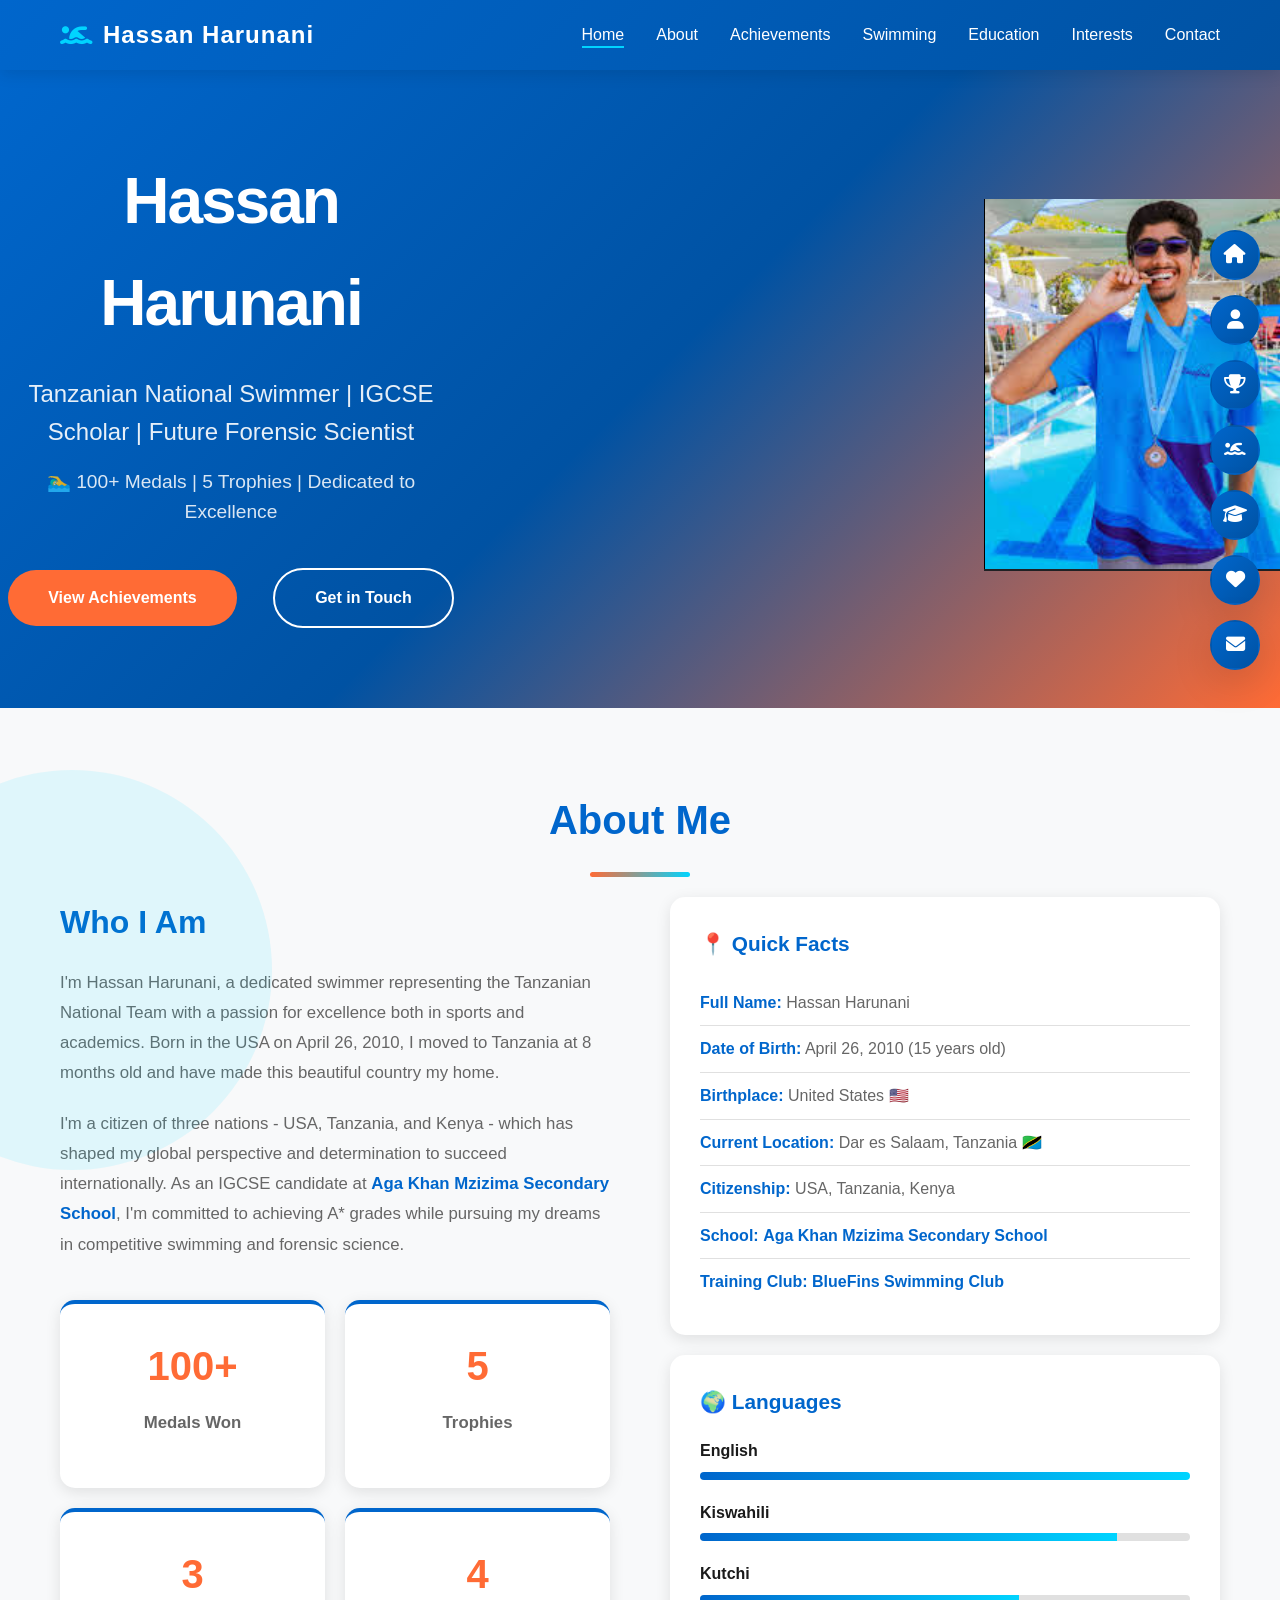
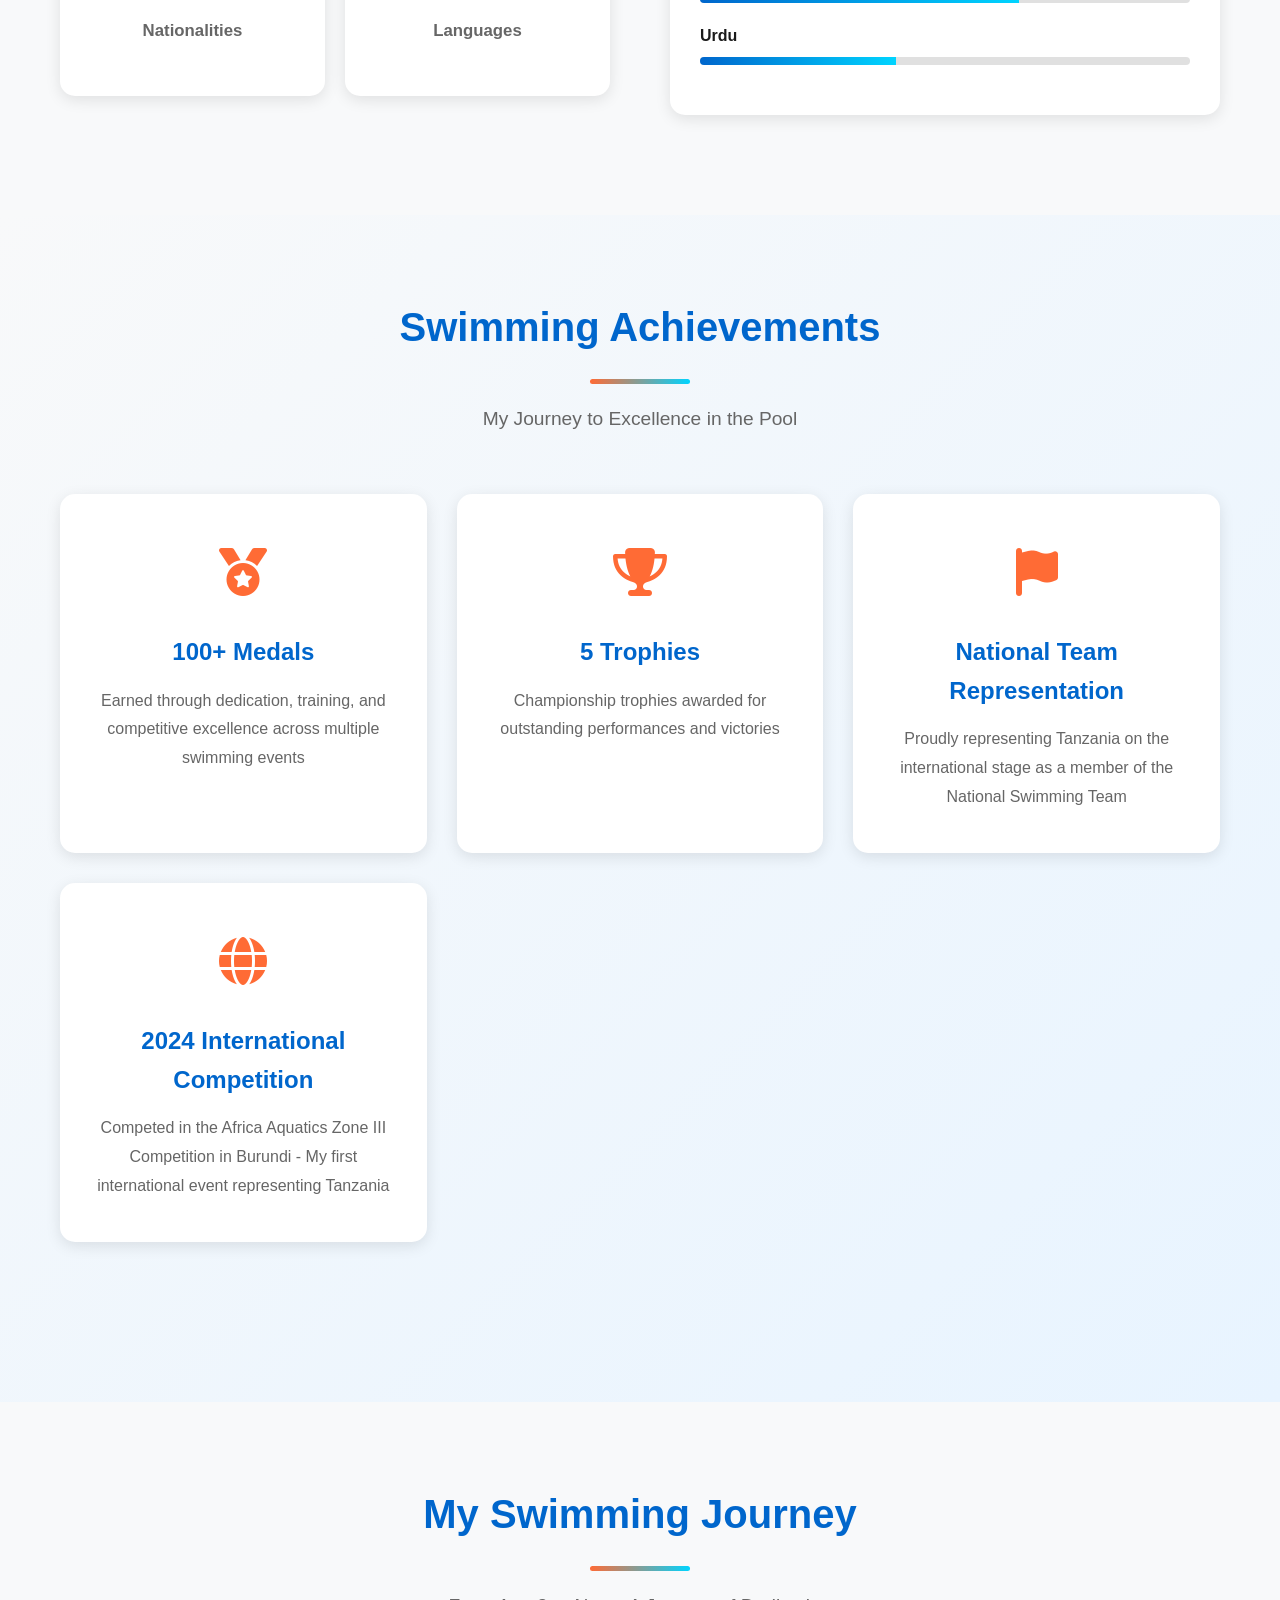
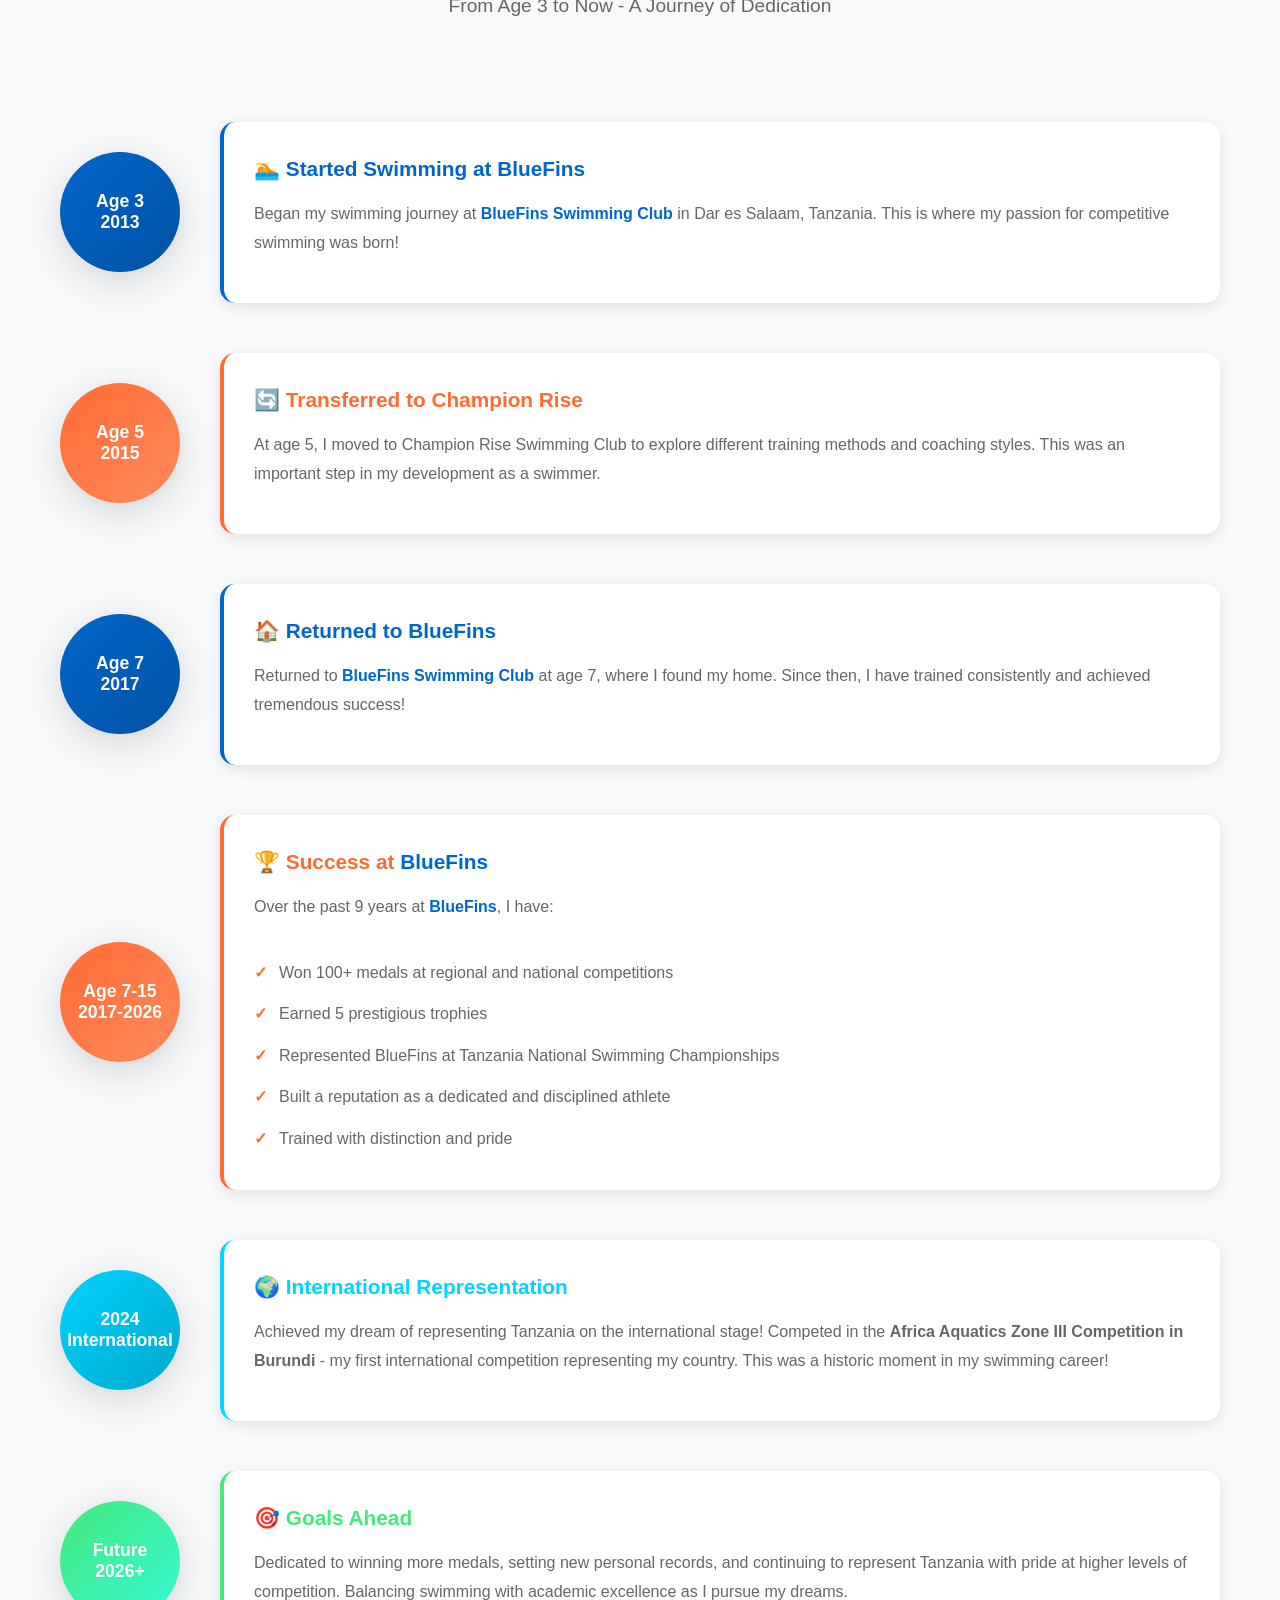
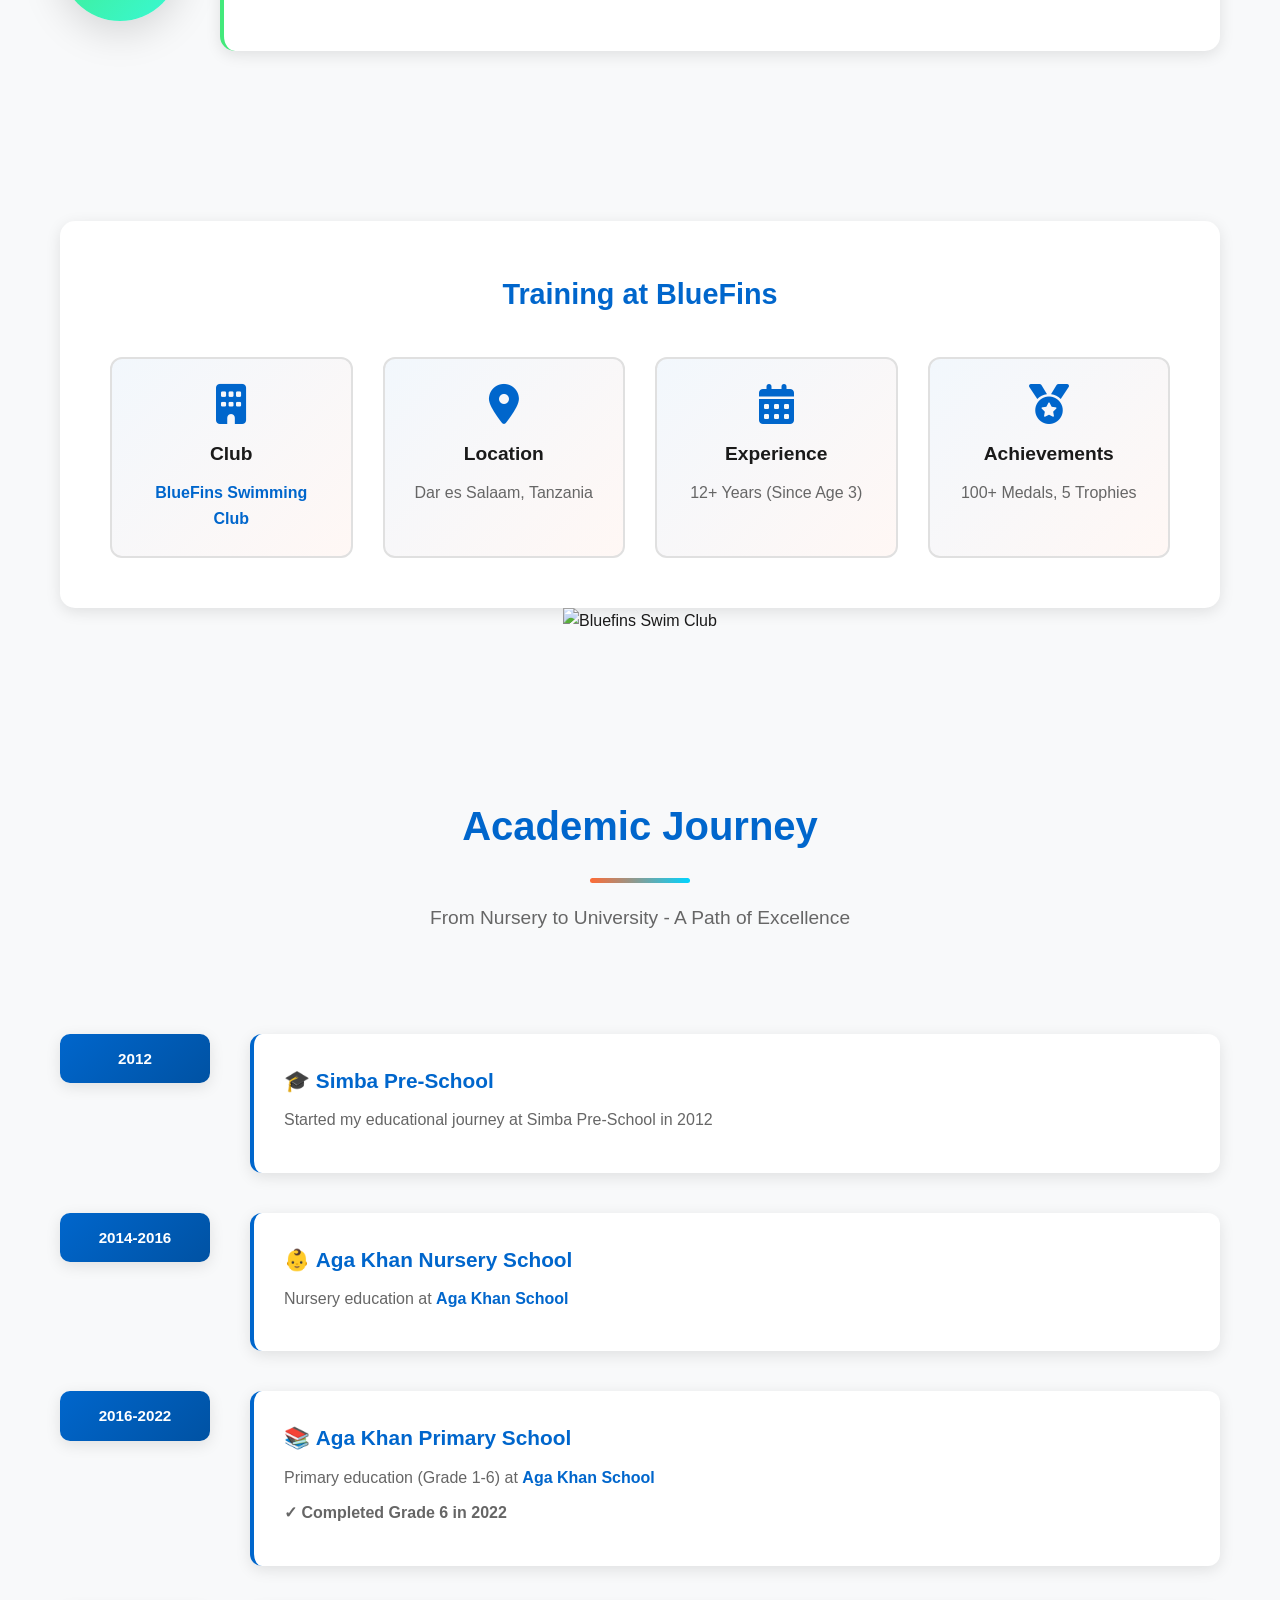
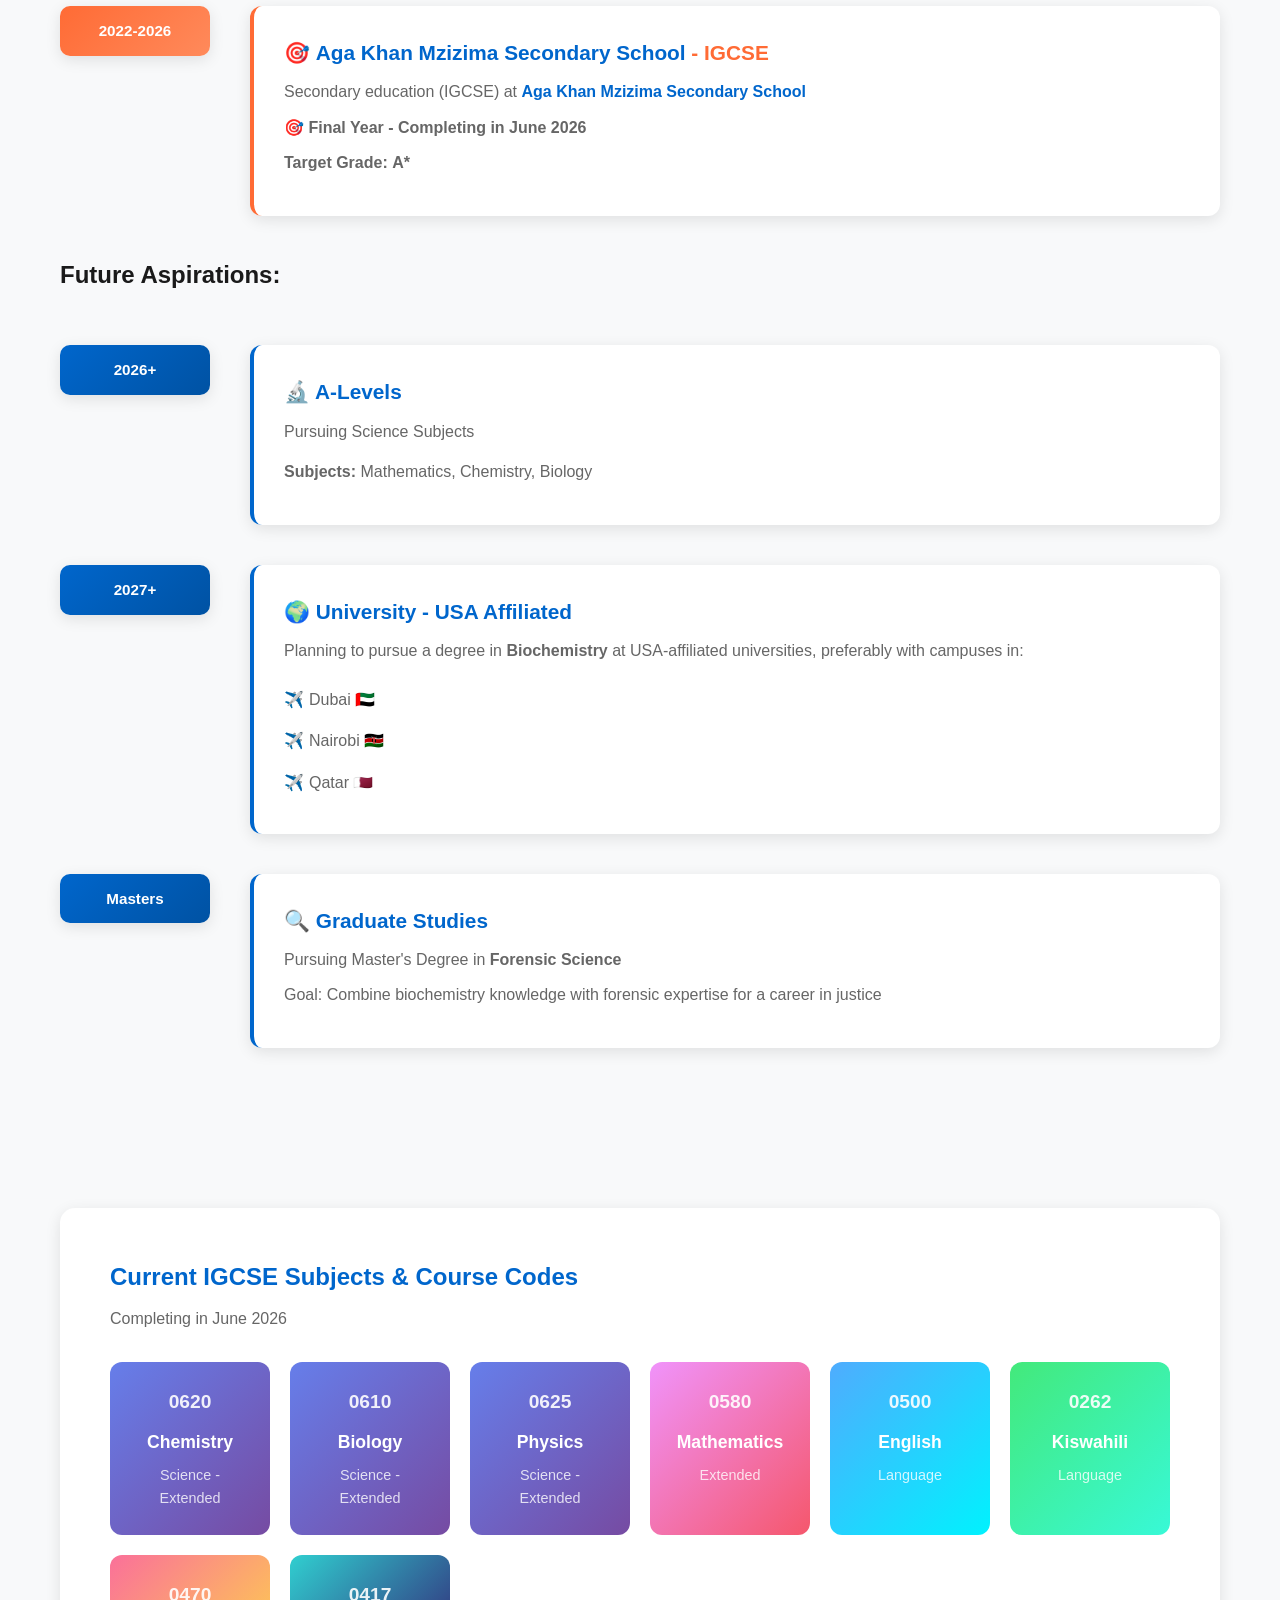
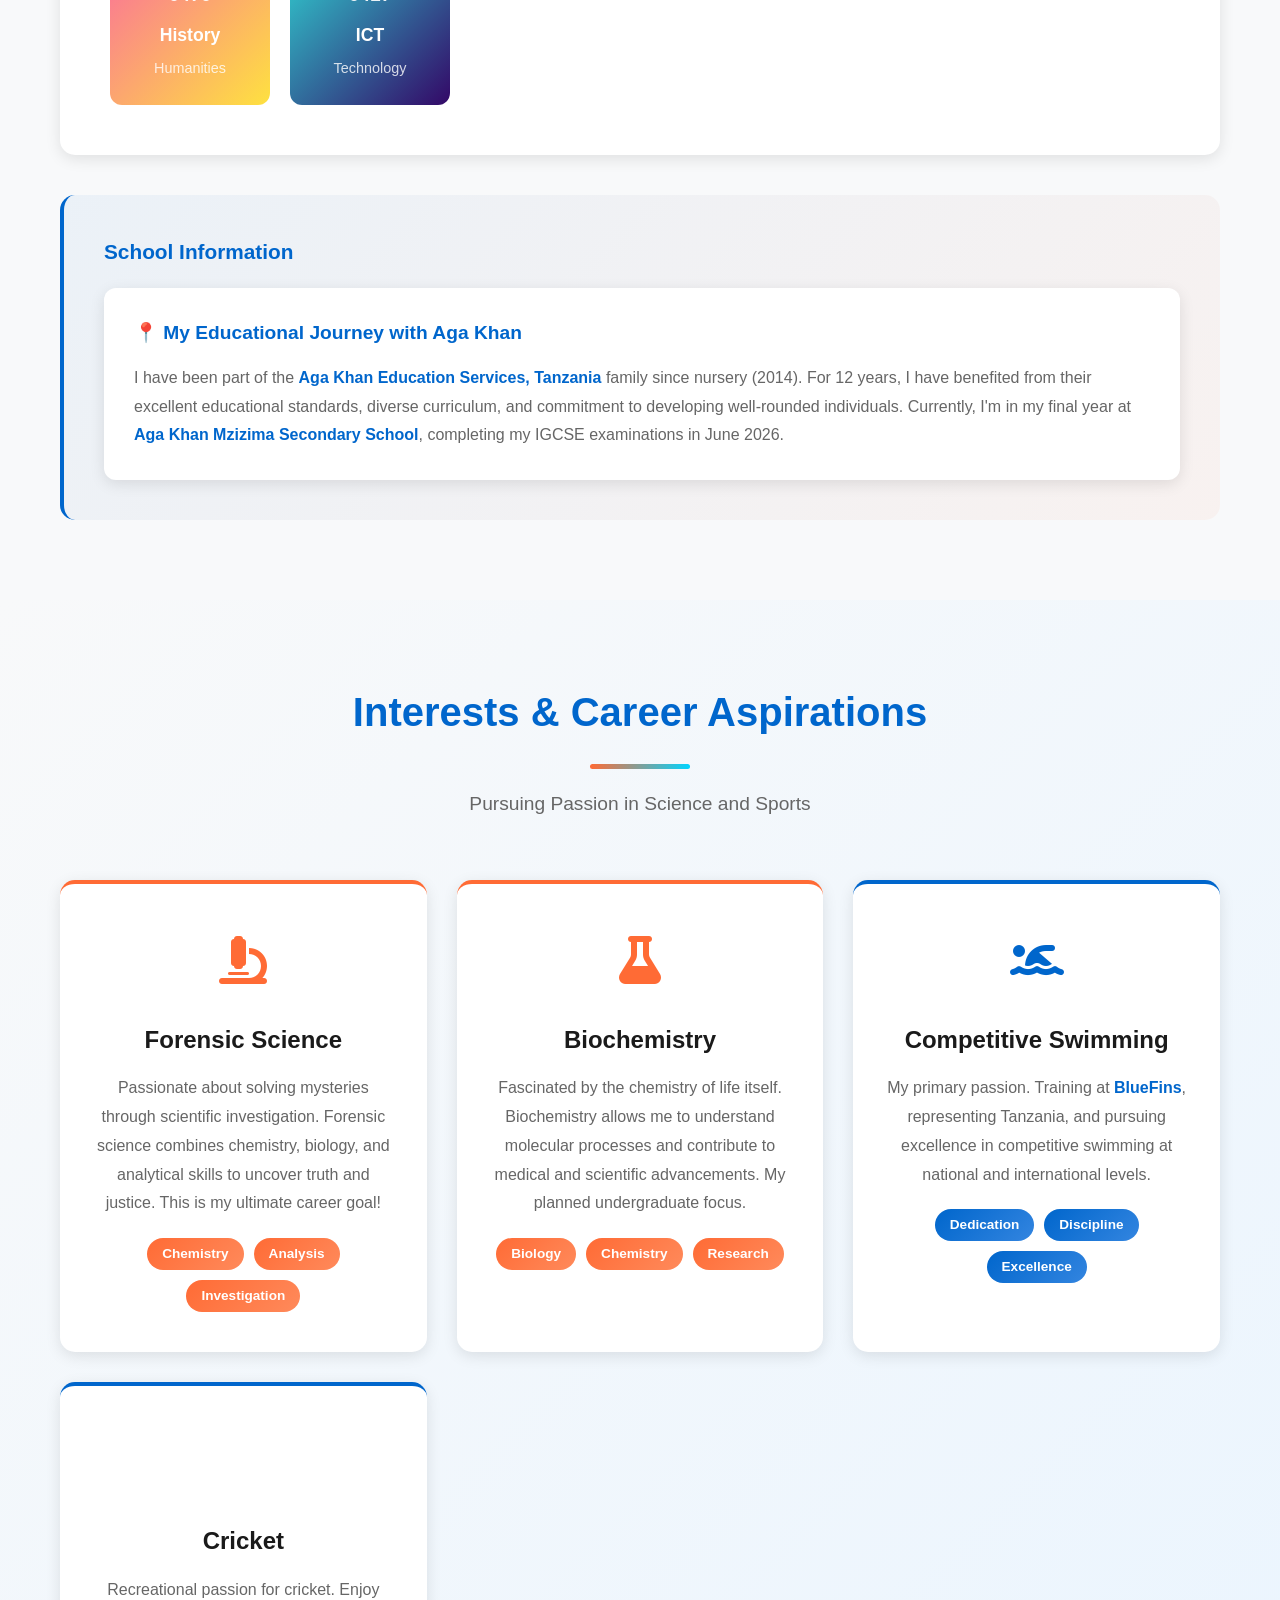
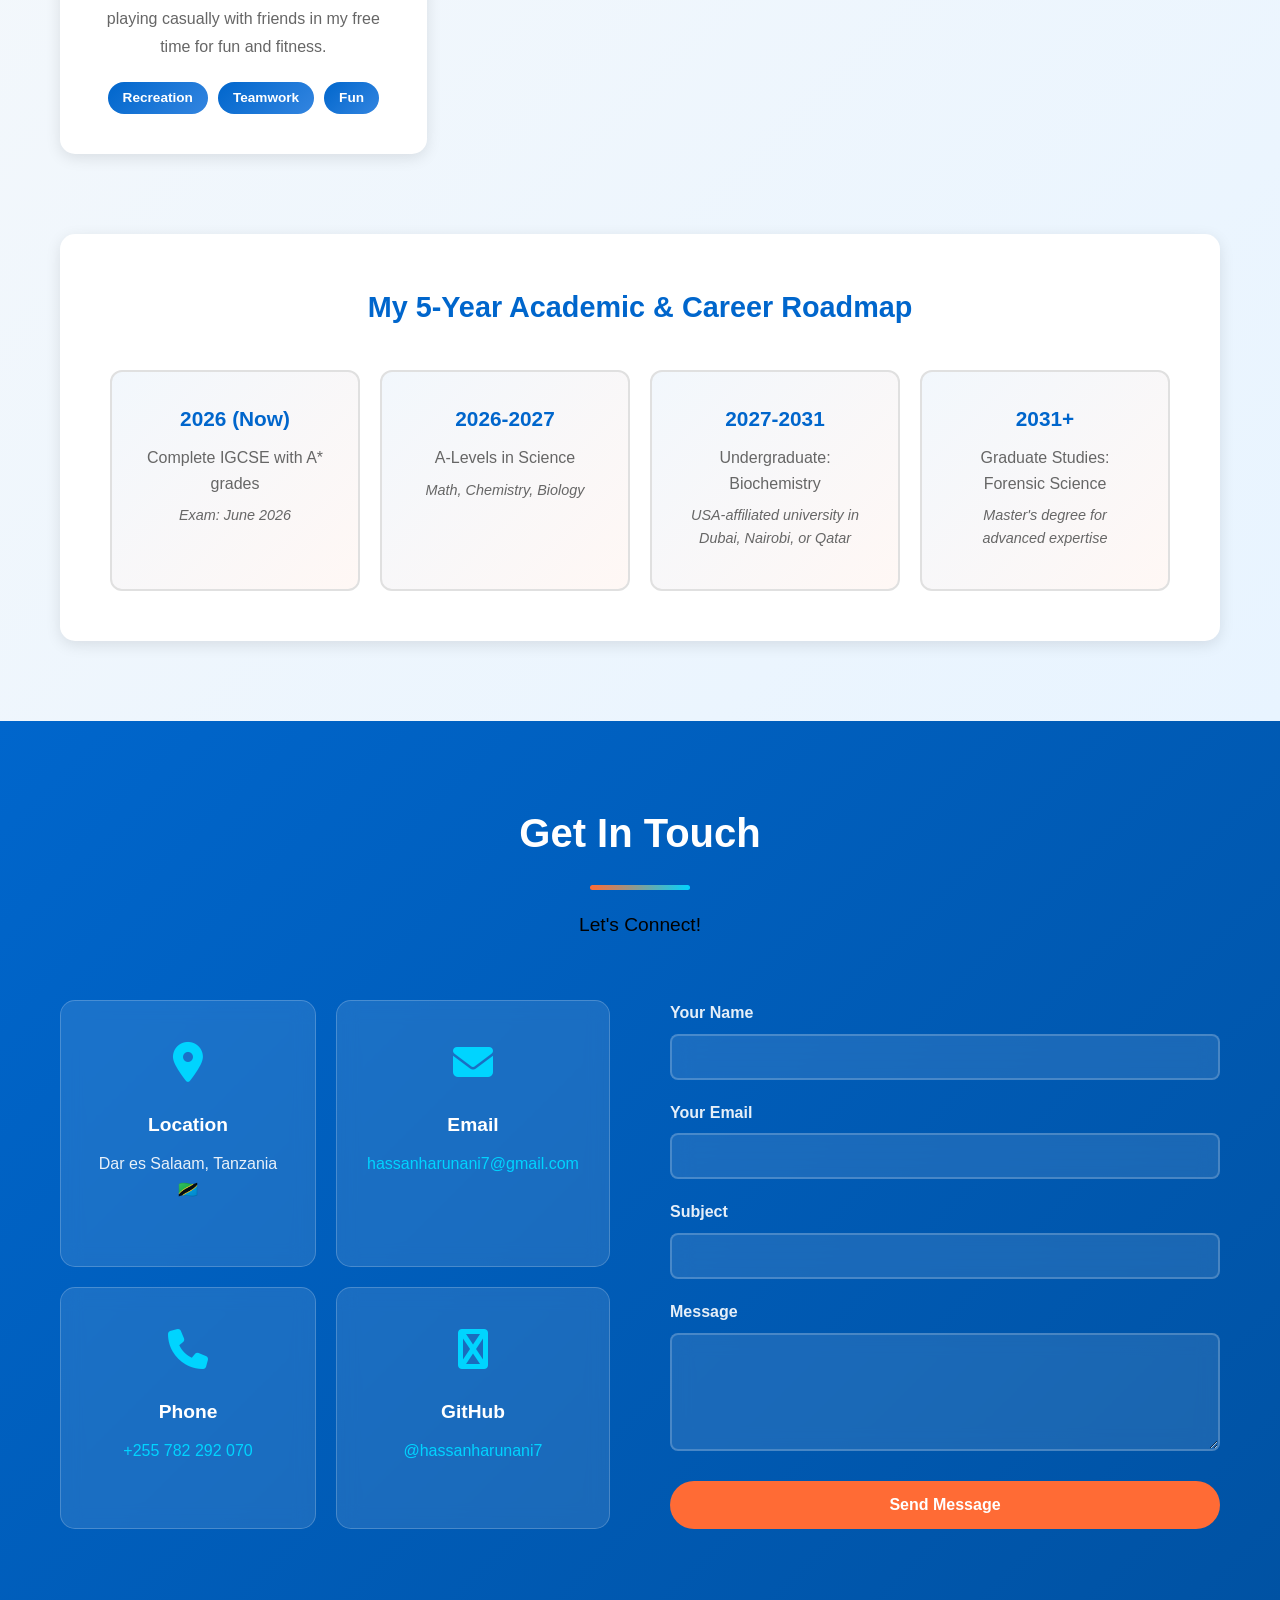
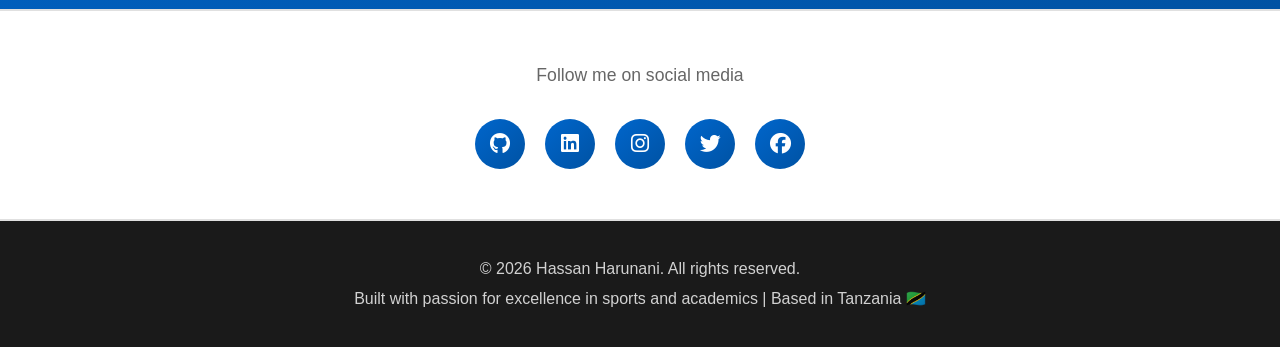
==== commit 1684dbc6: "Update index.html" ====
--- a/index.html
+++ b/index.html
@@ -3,6 +3,7 @@
 <head>
     <meta charset="UTF-8">
     <meta name="viewport" content="width=device-width, initial-scale=1.0">
+	<meta name="google-site-verification" content="YNye26wcnTDqoQSXbHumkaPoMJ8v3jXHQk96lP__CGs" />
     <title>Hassan Harunani - Portfolio | Swimmer & Future Forensic Scientist</title>
     <link rel="stylesheet" href="styles.css">
     <link rel="stylesheet" href="https://cdnjs.cloudflare.com/ajax/libs/font-awesome/6.4.0/css/all.min.css">
@@ -302,6 +303,7 @@
                     </div>
                 </div>
             </div>
+			 <center> <img src="Screenshot 2026-02-13 145453.png" alt="Bluefins Swim Club" class="flex-container"></img> </center>
         </div>
     </section>
 
@@ -626,4 +628,6 @@
 
     <script src="script.js"></script>
 </body>
-</html>+
+</html>
+
